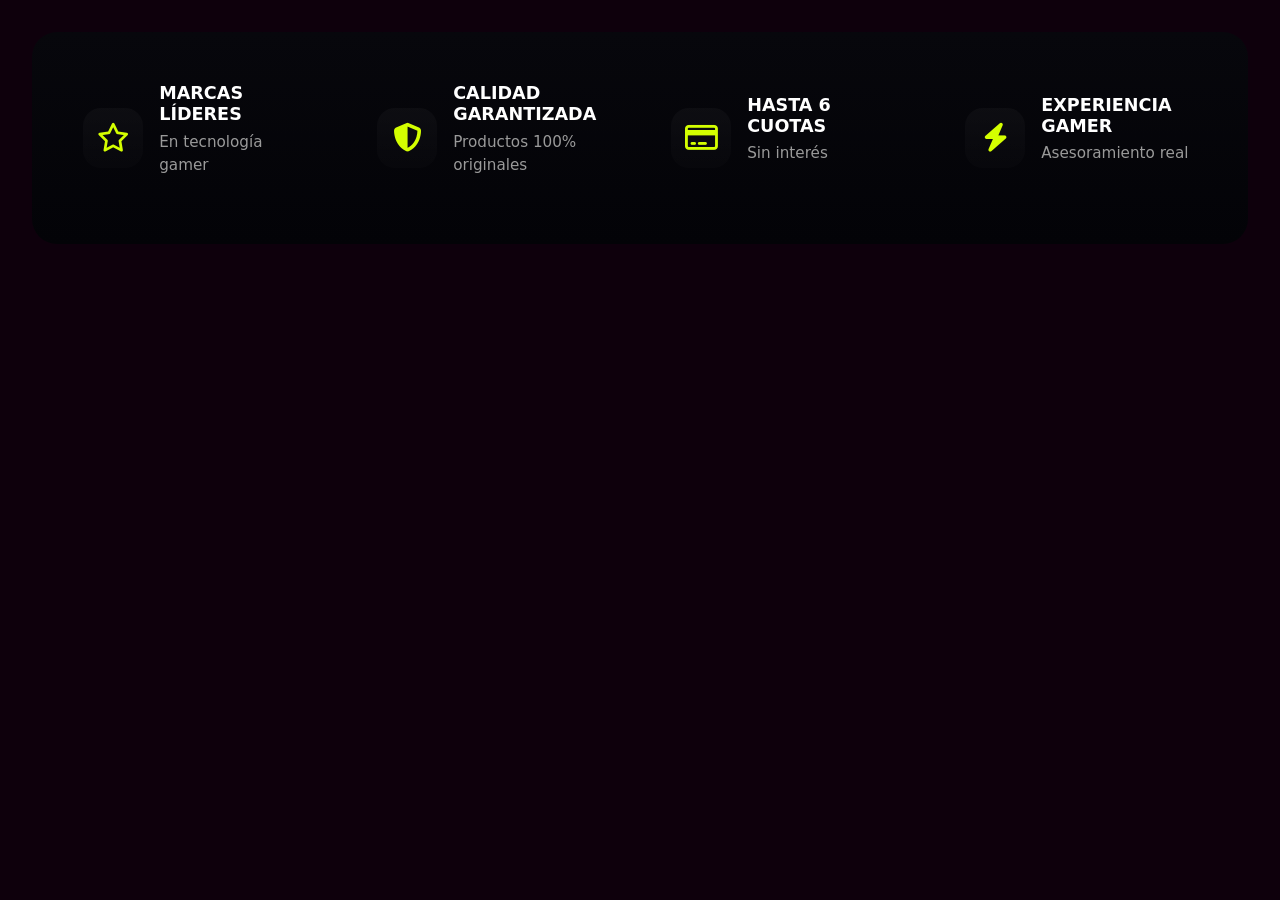
==== index.html @ 92d3846f "banner de info completado, responsive adecuado" ====
<!doctype html>
<html lang="es-AR">
<head>
<meta charset="UTF-8">
<meta name="viewport" content="width=device-width, initial-scale=1.0">
<meta name="description" content="Titan Hard">
<meta name="author" content="Benjamin Federico Mendez, Francisco Agustin Delgado Ojeda, José Alejandro Abella.">
<title>Titan Hard - Tienda Gamer</title>
<link href="https://cdn.jsdelivr.net/npm/bootstrap@5.3.8/dist/css/bootstrap.min.css" rel="stylesheet">
<link rel="stylesheet" href="https://cdnjs.cloudflare.com/ajax/libs/font-awesome/6.5.0/css/all.min.css">
<link rel="stylesheet" href="./css/style.css">
<link rel="icon" type="image/png" href="./assets/img/LogoTitanHard.png">
</head>
<body>
<header>
</header>
<section class="featuresBanner">
<div class="featureItem">
<div class="featureIcon">
<i class="fa-regular fa-star"></i>
</div>
<div class="featureText">
<h3>MARCAS LÍDERES</h3>
<p>En tecnología gamer</p>
</div>
</div>
<div class="featureItem">
<div class="featureIcon">
<i class="fa-solid fa-shield-halved"></i>
</div>
<div class="featureText">
<h3>CALIDAD GARANTIZADA</h3>
<p>Productos 100% originales</p>
</div>
</div>
<div class="featureItem">
<div class="featureIcon">
<i class="fa-regular fa-credit-card"></i>
</div>
<div class="featureText">
<h3>HASTA 6 CUOTAS</h3>
<p>Sin interés</p>
</div>
</div>
<div class="featureItem">
<div class="featureIcon">
<i class="fa-solid fa-bolt"></i>
</div>
<div class="featureText">
<h3>EXPERIENCIA GAMER</h3>
<p>Asesoramiento real</p>
</div>
</div>
</section>
</body>
</html>
---- css/style.css ----
*{
    margin:0;
    padding:0;
    box-sizing:border-box;
}

:root{
    --primaryPurple:#951196;
    --secondaryPurple:#bc26bd;
    --lightPurple:#bf60bf;
    --primaryGreen:#59f218;
    --secondaryGreen:#3cc900;
    --primaryYellow:#edd600;
    --black:#000000;
    --darkGray:#0d0d0d;
    --lightBlack:#111111;
    --white:#ffffff;
    --purpleBorder:rgba(149,17,150,.5);
    --greenShadow:rgba(89,242,24,.3);
    --transition:.3s ease;
    --navbarGradient:linear-gradient(
        90deg,
        #000000 0%,
        #120012 40%,
        #000000 100%
    );
    --buttonGradient:linear-gradient(
        135deg,
        #951196,
        #59f218
    );
}

body{
    background-color:rgb(14,0,12);
    overflow-x:hidden;
}

header{
    background-color:rgb(35,2,30);
}
.featuresBanner{
    width:95%;
    max-width:1400px;
    margin:2rem auto;
    padding:2rem;
    display:grid;
    grid-template-columns:repeat(4,minmax(0,1fr));
    gap:1.5rem;
    background:
    linear-gradient(
    180deg,
    #07070c 0%,
    #030307 100%);
    border-radius:25px;
    position:relative;
    z-index:5;
    overflow:hidden;
}

.featureItem{
    display:flex;
    align-items:center;
    gap:1rem;
    padding:1.2rem;
    border-radius:18px;
    transition:.3s ease;
    min-height:100px;
    cursor:default;
}

.featureItem:hover{
    transform:translateY(-4px);
    background:rgba(255,255,255,.03);
    box-shadow:
    0 0 20px rgba(195,0,255,.12),
    0 0 35px rgba(140,0,255,.08);
}

.featureIcon{
    min-width:60px;
    width:60px;
    height:60px;
    display:flex;
    align-items:center;
    justify-content:center;
    flex-shrink:0;
    font-size:1.8rem;
    border-radius:18px;
    background:
    linear-gradient(
    180deg,
    rgba(255,255,255,.03),
    rgba(255,255,255,.01));
    color:#d4ff00;
    transition:.3s ease;
}

.featureItem:hover .featureIcon{
    transform:scale(1.08);
    color:#ff00c8;
    text-shadow:
    0 0 10px #ff00c8,
    0 0 25px #d4ff00;
}

.featureText{
    display:flex;
    flex-direction:column;
    justify-content:center;
}

.featureText h3{
    margin:0;
    color:white;
    font-size:1.1rem;
    font-weight:800;
    line-height:1.2;
}

.featureText p{
    margin-top:.35rem;
    color:#9a9a9a;
    font-size:.95rem;
}

@media(max-width:768px){

    .featuresBanner{
        grid-template-columns:repeat(2,1fr);
        padding:1.5rem;
    }

}

@media(max-width:576px){

    .featuresBanner{
        grid-template-columns:1fr;
        padding:1rem;
    }

    .featureItem{
        min-height:auto;
        padding:1rem;
    }

    .featureText h3{
        font-size:1rem;
    }

    .featureText p{
        font-size:.85rem;
    }

}
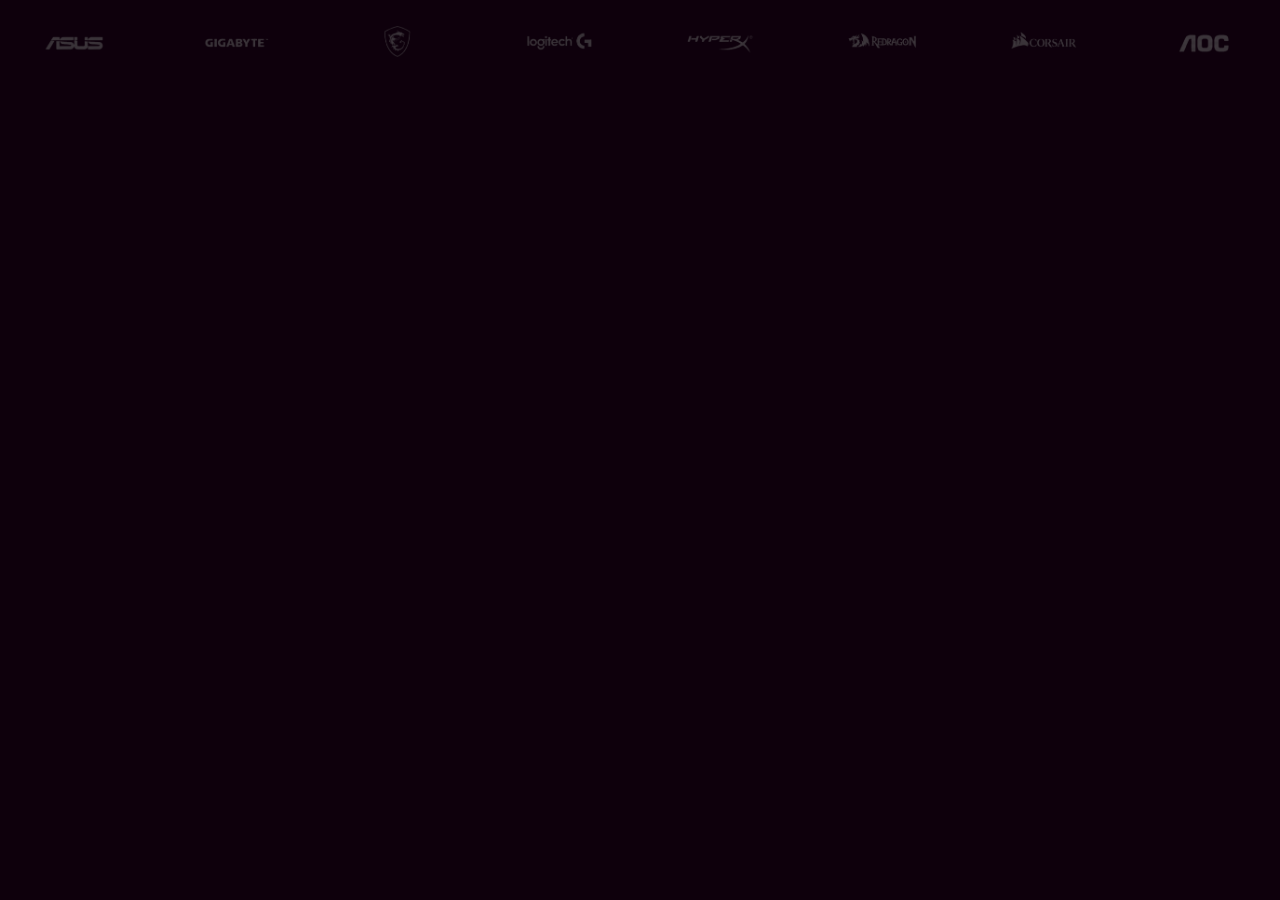
==== commit d33260f0: "banner img terminado, falta  responsive" ====
--- a/index.html
+++ b/index.html
@@ -14,43 +14,19 @@
 <body>
 <header>
 </header>
-<section class="featuresBanner">
-<div class="featureItem">
-<div class="featureIcon">
-<i class="fa-regular fa-star"></i>
-</div>
-<div class="featureText">
-<h3>MARCAS LÍDERES</h3>
-<p>En tecnología gamer</p>
-</div>
-</div>
-<div class="featureItem">
-<div class="featureIcon">
-<i class="fa-solid fa-shield-halved"></i>
-</div>
-<div class="featureText">
-<h3>CALIDAD GARANTIZADA</h3>
-<p>Productos 100% originales</p>
-</div>
-</div>
-<div class="featureItem">
-<div class="featureIcon">
-<i class="fa-regular fa-credit-card"></i>
-</div>
-<div class="featureText">
-<h3>HASTA 6 CUOTAS</h3>
-<p>Sin interés</p>
-</div>
-</div>
-<div class="featureItem">
-<div class="featureIcon">
-<i class="fa-solid fa-bolt"></i>
-</div>
-<div class="featureText">
-<h3>EXPERIENCIA GAMER</h3>
-<p>Asesoramiento real</p>
-</div>
-</div>
+<section class="brandsDivider">
+  <div class="brandsTrack">
+    <img src="./assets/img/asusbanner.png" alt="ASUS">
+    <img src="./assets/img/gigabytebanner.png" alt="Gigabyte">
+    <img src="./assets/img/msibanner.png" alt="MSI">
+    <img src="./assets/img/logitechbanner.png" alt="Logitech">
+    <img src="./assets/img/hyperxbanner.png" alt="HyperX">
+    <img src="./assets/img/redragonbanner.png" alt="Redragon">
+    <img src="./assets/img/corsairbanner.png" alt="Corsair">
+    <img src="./assets/img/aocbanner.png" alt="AOC">
+  </div>
 </section>
+</main>
+<footer></footer>
 </body>
 </html>
--- a/css/style.css
+++ b/css/style.css
@@ -36,121 +36,66 @@
     overflow-x:hidden;
 }
 
-header{
-    background-color:rgb(35,2,30);
-}
-.featuresBanner{
-    width:95%;
-    max-width:1400px;
-    margin:2rem auto;
-    padding:2rem;
-    display:grid;
-    grid-template-columns:repeat(4,minmax(0,1fr));
-    gap:1.5rem;
-    background:
-    linear-gradient(
-    180deg,
-    #07070c 0%,
-    #030307 100%);
-    border-radius:25px;
-    position:relative;
-    z-index:5;
+.brandsDivider{
+    width:100%;
+    padding:25px 40px;
+    background:transparent;
     overflow:hidden;
 }
 
-.featureItem{
+.brandsTrack{
+    width:100%;
     display:flex;
+    justify-content:space-between;
     align-items:center;
-    gap:1rem;
-    padding:1.2rem;
-    border-radius:18px;
-    transition:.3s ease;
-    min-height:100px;
-    cursor:default;
+    gap:20px;
+    flex-wrap:wrap;
 }
 
-.featureItem:hover{
-    transform:translateY(-4px);
-    background:rgba(255,255,255,.03);
-    box-shadow:
-    0 0 20px rgba(195,0,255,.12),
-    0 0 35px rgba(140,0,255,.08);
+.brandsTrack img{
+    height:32px;
+    width:auto;
+    object-fit:contain;
+    filter:grayscale(100%) brightness(0.8);
+    opacity:0.55;
+    transition:0.3s ease;
 }
 
-.featureIcon{
-    min-width:60px;
-    width:60px;
-    height:60px;
-    display:flex;
-    align-items:center;
-    justify-content:center;
-    flex-shrink:0;
-    font-size:1.8rem;
-    border-radius:18px;
-    background:
-    linear-gradient(
-    180deg,
-    rgba(255,255,255,.03),
-    rgba(255,255,255,.01));
-    color:#d4ff00;
-    transition:.3s ease;
-}
-
-.featureItem:hover .featureIcon{
+.brandsTrack img:hover{
+    opacity:1;
     transform:scale(1.08);
-    color:#ff00c8;
-    text-shadow:
-    0 0 10px #ff00c8,
-    0 0 25px #d4ff00;
-}
-
-.featureText{
-    display:flex;
-    flex-direction:column;
-    justify-content:center;
-}
-
-.featureText h3{
-    margin:0;
-    color:white;
-    font-size:1.1rem;
-    font-weight:800;
-    line-height:1.2;
-}
-
-.featureText p{
-    margin-top:.35rem;
-    color:#9a9a9a;
-    font-size:.95rem;
+    filter:grayscale(0%) brightness(1);
 }
 
 @media(max-width:768px){
 
-    .featuresBanner{
-        grid-template-columns:repeat(2,1fr);
-        padding:1.5rem;
+    .brandsDivider{
+        padding:20px;
+    }
+
+    .brandsTrack{
+        justify-content:center;
+        gap:25px;
+    }
+
+    .brandsTrack img{
+        height:26px;
     }
 
 }
 
-@media(max-width:576px){
+@media(max-width:480px){
 
-    .featuresBanner{
-        grid-template-columns:1fr;
-        padding:1rem;
+    .brandsDivider{
+        padding:15px;
     }
 
-    .featureItem{
-        min-height:auto;
-        padding:1rem;
+    .brandsTrack{
+        gap:20px;
     }
 
-    .featureText h3{
-        font-size:1rem;
-    }
-
-    .featureText p{
-        font-size:.85rem;
+    .brandsTrack img{
+        height:22px;
     }
 
 }
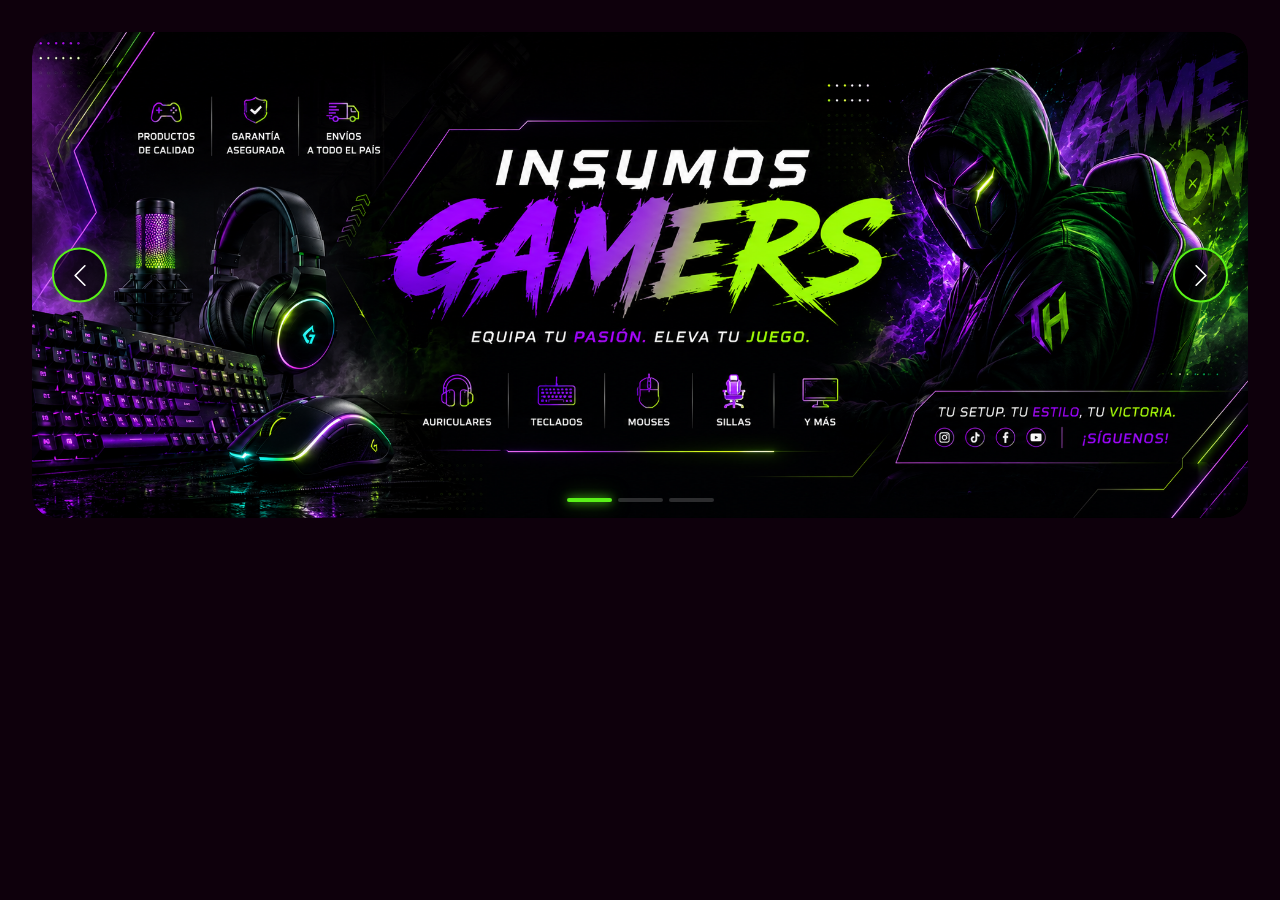
==== commit 2ac11689: "carrusel principal terminado, responsive adecuado" ====
--- a/index.html
+++ b/index.html
@@ -14,19 +14,35 @@
 <body>
 <header>
 </header>
-<section class="brandsDivider">
-  <div class="brandsTrack">
-    <img src="./assets/img/asusbanner.png" alt="ASUS">
-    <img src="./assets/img/gigabytebanner.png" alt="Gigabyte">
-    <img src="./assets/img/msibanner.png" alt="MSI">
-    <img src="./assets/img/logitechbanner.png" alt="Logitech">
-    <img src="./assets/img/hyperxbanner.png" alt="HyperX">
-    <img src="./assets/img/redragonbanner.png" alt="Redragon">
-    <img src="./assets/img/corsairbanner.png" alt="Corsair">
-    <img src="./assets/img/aocbanner.png" alt="AOC">
+<main>
+  <div id="carouselExampleIndicators" class="carousel slide">
+  <div class="carousel-indicators">
+    <button type="button" data-bs-target="#carouselExampleIndicators" data-bs-slide-to="0" class="active" aria-current="true" aria-label="Slide 1"></button>
+    <button type="button" data-bs-target="#carouselExampleIndicators" data-bs-slide-to="1" aria-label="Slide 2"></button>
+    <button type="button" data-bs-target="#carouselExampleIndicators" data-bs-slide-to="2" aria-label="Slide 3"></button>
   </div>
-</section>
+  <div class="carousel-inner">
+    <div class="carousel-item active">
+      <img src="./assets/img/Banner1.png" class="d-block w-100" alt="...">
+    </div>
+    <div class="carousel-item">
+      <img src="./assets/img/Banner2.png" class="d-block w-100" alt="...">
+    </div>
+    <div class="carousel-item">
+      <img src="./assets/img/Banner3.png" class="d-block w-100" alt="...">
+    </div>
+  </div>
+  <button class="carousel-control-prev" type="button" data-bs-target="#carouselExampleIndicators" data-bs-slide="prev">
+    <span class="carousel-control-prev-icon" aria-hidden="true"></span>
+    <span class="visually-hidden">Previous</span>
+  </button>
+  <button class="carousel-control-next" type="button" data-bs-target="#carouselExampleIndicators" data-bs-slide="next">
+    <span class="carousel-control-next-icon" aria-hidden="true"></span>
+    <span class="visually-hidden">Next</span>
+  </button>
+</div>
 </main>
 <footer></footer>
+<script src="https://cdn.jsdelivr.net/npm/bootstrap@5.3.8/dist/js/bootstrap.bundle.min.js"></script>
 </body>
 </html>
--- a/css/style.css
+++ b/css/style.css
@@ -36,66 +36,158 @@
     overflow-x:hidden;
 }
 
-.brandsDivider{
-    width:100%;
-    padding:25px 40px;
-    background:transparent;
-    overflow:hidden;
+header{
+    background-color:rgb(35,2,30);
 }
 
-.brandsTrack{
-    width:100%;
-    display:flex;
-    justify-content:space-between;
-    align-items:center;
-    gap:20px;
-    flex-wrap:wrap;
+.carousel{
+    width:95%;
+    max-width:1400px;
+    margin:2rem auto;
+    border-radius:24px;
+    overflow:hidden;
+    position:relative;
 }
 
-.brandsTrack img{
-    height:32px;
-    width:auto;
-    object-fit:contain;
-    filter:grayscale(100%) brightness(0.8);
-    opacity:0.55;
-    transition:0.3s ease;
+.carousel-inner{
+    border-radius:24px;
 }
 
-.brandsTrack img:hover{
+.carousel-item img{
+    width:100%;
+    display:block;
+    object-fit:cover;
+    border-radius:24px;
+}
+
+.carousel-control-prev,
+.carousel-control-next{
+    width:auto;
     opacity:1;
+    top:50%;
+    transform:translateY(-50%);
+    bottom:auto;
+}
+
+.carousel-control-prev{
+    left:20px;
+}
+
+.carousel-control-next{
+    right:20px;
+}
+
+/* BOTONES */
+
+.carousel-control-prev-icon,
+.carousel-control-next-icon{
+    width:55px;
+    height:55px;
+
+    border-radius:50%;
+
+    background-color:rgba(0,0,0,.65);
+
+    border:2px solid #59f218;
+
+    background-size:50%;
+
+    transition:.3s ease;
+
+    box-shadow:
+    0 0 10px rgba(89,242,24,.25);
+}
+.carousel-control-prev:hover .carousel-control-prev-icon,
+.carousel-control-next:hover .carousel-control-next-icon{
     transform:scale(1.08);
-    filter:grayscale(0%) brightness(1);
+
+    background-color:#59f218;
+
+    box-shadow:
+    0 0 20px rgba(89,242,24,.6);
+}
+
+..carousel-indicators{
+    bottom:15px;
+    gap:10px;
+}
+
+.carousel-indicators button{
+    width:45px !important;
+    height:4px !important;
+
+    border:none !important;
+    border-radius:10px;
+
+    background-color:rgba(255,255,255,.35) !important;
+
+    opacity:1;
+
+    transition:.3s ease;
+}
+
+.carousel-indicators button.active{
+    background-color:#59f218 !important;
+
+    box-shadow:
+    0 0 10px rgba(89,242,24,.9),
+    0 0 20px rgba(89,242,24,.5);
 }
 
 @media(max-width:768px){
 
-    .brandsDivider{
-        padding:20px;
+    .carousel{
+        width:100%;
+        margin:1rem auto;
+        border-radius:16px;
     }
 
-    .brandsTrack{
-        justify-content:center;
-        gap:25px;
+    .carousel-inner,
+    .carousel-item img{
+        border-radius:16px;
     }
 
-    .brandsTrack img{
-        height:26px;
+    .carousel-item img{
+        min-height:180px;
+        object-fit:cover;
+    }
+
+    .carousel-control-prev-icon,
+    .carousel-control-next-icon{
+        width:40px;
+        height:40px;
+    }
+
+    .carousel-control-prev{
+        left:8px;
+    }
+
+    .carousel-control-next{
+        right:8px;
+    }
+
+    .carousel-indicators{
+        bottom:5px;
+        gap:6px;
+    }
+
+    .carousel-indicators button{
+        width:28px !important;
+        height:3px !important;
     }
 
 }
 
 @media(max-width:480px){
 
-    .brandsDivider{
-        padding:15px;
+    .carousel-item img{
+        min-height:140px;
     }
 
-    .brandsTrack{
-        gap:20px;
-    }
-
-    .brandsTrack img{
-        height:22px;
+    .carousel-control-prev-icon,
+    .carousel-control-next-icon{
+        width:34px;
+        height:34px;
     }
 
 }
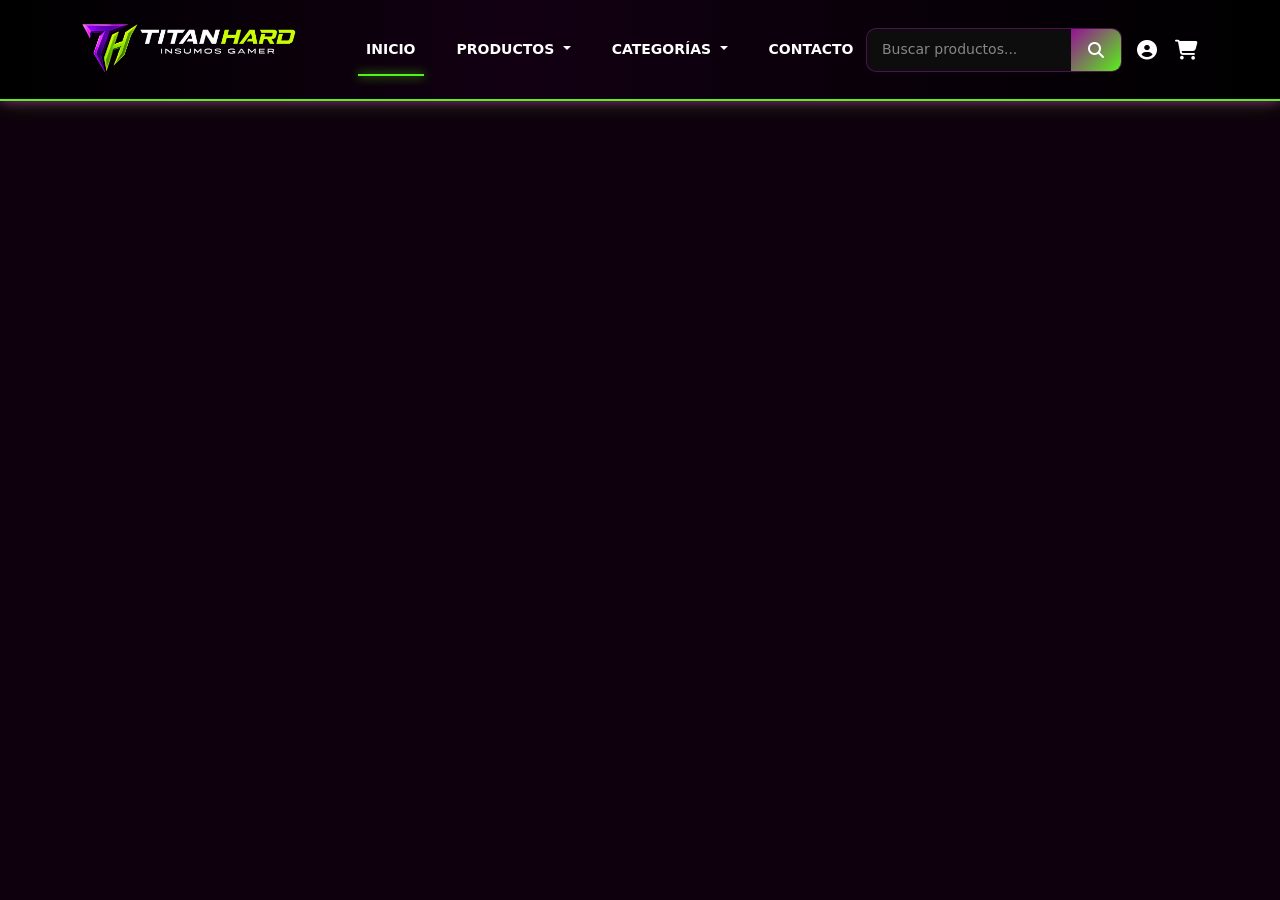
==== commit fbc7070d: "Merge navbar into dev" ====
--- a/index.html
+++ b/index.html
@@ -13,36 +13,128 @@
 </head>
 <body>
 <header>
+<nav class="navbar navbar-expand-lg navbarCustom">
+<div class="container">
+<a class="navbar-brand" href="index.html">
+<img src="./assets/img/LogoHome.png" alt="TitanHard" class="logoNavbar img-fluid">
+</a>
+<button class="navbar-toggler" type="button" data-bs-toggle="collapse" data-bs-target="#navbarContent">
+<span class="navbar-toggler-icon"></span>
+</button>
+<div class="collapse navbar-collapse" id="navbarContent">
+<ul class="navbar-nav navbarLinks">
+<li class="nav-item">
+<a class="nav-link active" href="index.html">
+INICIO
+</a>
+</li>
+<li class="nav-item dropdown">
+<a class="nav-link dropdown-toggle" href="#" data-bs-toggle="dropdown">
+PRODUCTOS
+</a>
+<ul class="dropdown-menu dropdownMenuCustom">
+<li>
+<a class="dropdown-item" href="#">
+Teclados
+</a>
+</li>
+<li>
+<a class="dropdown-item" href="#">
+Mouses
+</a>
+</li>
+<li>
+<a class="dropdown-item" href="#">
+Auriculares
+</a>
+</li>
+<li>
+<a class="dropdown-item" href="#">
+Mousepads
+</a>
+</li>
+<li>
+<a class="dropdown-item" href="#">
+Webcams
+</a>
+</li>
+<li>
+<a class="dropdown-item" href="#">
+Cables
+</a>
+</li>
+</ul>
+</li>
+<li class="nav-item dropdown">
+<a class="nav-link dropdown-toggle" href="#" data-bs-toggle="dropdown">
+CATEGORÍAS
+</a>
+<ul class="dropdown-menu dropdownMenuCustom">
+<li>
+<a class="dropdown-item" href="#">
+Procesadores
+</a>
+</li>
+<li>
+<a class="dropdown-item" href="#">
+Placas de Video
+</a>
+</li>
+<li>
+<a class="dropdown-item" href="#">
+Memorias RAM
+</a>
+</li>
+<li>
+<a class="dropdown-item" href="#">
+Fuentes
+</a>
+</li>
+<li>
+<a class="dropdown-item" href="#">
+Coolers
+</a>
+</li>
+<li>
+<a class="dropdown-item" href="#">
+Periféricos
+</a>
+</li>
+<li>
+<a class="dropdown-item" href="#">
+Sillas Gamer
+</a>
+</li>
+<li>
+<a class="dropdown-item" href="#">
+Notebooks
+</a>
+</li>
+</ul>
+</li>
+<li class="nav-item">
+<a class="nav-link" href="#">
+CONTACTO
+</a>
+</li>
+</ul>
+<div class="navbarRight">
+<form class="searchBox">
+<input type="text" placeholder="Buscar productos...">
+<button type="submit">
+<i class="fa-solid fa-magnifying-glass"></i>
+</button>
+</form>
+<div class="navbarIcons">
+<i class="fa-solid fa-circle-user"></i>
+<i class="fa-solid fa-cart-shopping"></i>
+</div>
+</div>
+</div>
+</div>
+</nav>
 </header>
-<main>
-  <div id="carouselExampleIndicators" class="carousel slide">
-  <div class="carousel-indicators">
-    <button type="button" data-bs-target="#carouselExampleIndicators" data-bs-slide-to="0" class="active" aria-current="true" aria-label="Slide 1"></button>
-    <button type="button" data-bs-target="#carouselExampleIndicators" data-bs-slide-to="1" aria-label="Slide 2"></button>
-    <button type="button" data-bs-target="#carouselExampleIndicators" data-bs-slide-to="2" aria-label="Slide 3"></button>
-  </div>
-  <div class="carousel-inner">
-    <div class="carousel-item active">
-      <img src="./assets/img/Banner1.png" class="d-block w-100" alt="...">
-    </div>
-    <div class="carousel-item">
-      <img src="./assets/img/Banner2.png" class="d-block w-100" alt="...">
-    </div>
-    <div class="carousel-item">
-      <img src="./assets/img/Banner3.png" class="d-block w-100" alt="...">
-    </div>
-  </div>
-  <button class="carousel-control-prev" type="button" data-bs-target="#carouselExampleIndicators" data-bs-slide="prev">
-    <span class="carousel-control-prev-icon" aria-hidden="true"></span>
-    <span class="visually-hidden">Previous</span>
-  </button>
-  <button class="carousel-control-next" type="button" data-bs-target="#carouselExampleIndicators" data-bs-slide="next">
-    <span class="carousel-control-next-icon" aria-hidden="true"></span>
-    <span class="visually-hidden">Next</span>
-  </button>
-</div>
-</main>
+<main></main>
 <footer></footer>
-<script src="https://cdn.jsdelivr.net/npm/bootstrap@5.3.8/dist/js/bootstrap.bundle.min.js"></script>
+<script src="https://cdn.jsdelivr.net/npm/bootstrap@5.3.7/dist/js/bootstrap.bundle.min.js"></script>
 </body>
-</html>
--- a/css/style.css
+++ b/css/style.css
@@ -40,154 +40,220 @@
     background-color:rgb(35,2,30);
 }
 
-.carousel{
-    width:95%;
-    max-width:1400px;
-    margin:2rem auto;
-    border-radius:24px;
+.navbarCustom{
+    background:var(--navbarGradient);
+    padding:18px 0;
+    border-bottom:2px solid var(--primaryGreen);
+    box-shadow:
+    0 0 10px var(--primaryPurple),
+    0 0 20px var(--greenShadow);
+}
+
+.navbar-brand{
+    display:flex;
+    align-items:center;
+    margin-left:0;
+    flex-shrink:0;
+}
+
+.logoNavbar{
+    width:100%;
+    max-width:220px;
+    height:auto;
+    object-fit:contain;
+    display:block;
+    transition:var(--transition);
+}
+
+.logoNavbar:hover{
+    transform:scale(1.03);
+}
+
+.navbarLinks{
+    gap:25px;
+    margin-left:40px;
+    align-items:flex-start;
+}
+
+.navbarLinks .nav-link{
+    color:var(--white)!important;
+    font-size:14px;
+    font-weight:700;
+    position:relative;
+    transition:var(--transition);
+}
+
+.navbarLinks .nav-link:hover,
+.navbarIcons i:hover{
+    color:var(--primaryGreen)!important;
+}
+
+.navbarLinks .nav-link.active::after{
+    content:"";
+    position:absolute;
+    left:0;
+    bottom:-8px;
+    width:100%;
+    height:2px;
+    background-color:var(--primaryGreen);
+    box-shadow:0 0 10px var(--primaryGreen);
+}
+
+.dropdownMenuCustom{
+    background-color:var(--lightBlack);
+    border:1px solid var(--primaryPurple);
+    transition:var(--transition);
+}
+
+.dropdownMenuCustom .dropdown-item{
+    color:var(--white);
+    transition:var(--transition);
+}
+
+.dropdownMenuCustom .dropdown-item:hover{
+    background-color:var(--primaryGreen);
+    color:var(--black);
+}
+
+.navbarRight{
+    display:flex;
+    align-items:center;
+    gap:15px;
+    margin-left:auto;
+}
+
+.searchBox{
+    display:flex;
+    align-items:center;
+    width:100%;
+    max-width:420px;
     overflow:hidden;
-    position:relative;
-}
-
-.carousel-inner{
-    border-radius:24px;
-}
-
-.carousel-item img{
-    width:100%;
-    display:block;
-    object-fit:cover;
-    border-radius:24px;
-}
-
-.carousel-control-prev,
-.carousel-control-next{
-    width:auto;
-    opacity:1;
-    top:50%;
-    transform:translateY(-50%);
-    bottom:auto;
-}
-
-.carousel-control-prev{
-    left:20px;
-}
-
-.carousel-control-next{
-    right:20px;
-}
-
-/* BOTONES */
-
-.carousel-control-prev-icon,
-.carousel-control-next-icon{
-    width:55px;
-    height:55px;
-
-    border-radius:50%;
-
-    background-color:rgba(0,0,0,.65);
-
-    border:2px solid #59f218;
-
-    background-size:50%;
-
-    transition:.3s ease;
-
-    box-shadow:
-    0 0 10px rgba(89,242,24,.25);
-}
-.carousel-control-prev:hover .carousel-control-prev-icon,
-.carousel-control-next:hover .carousel-control-next-icon{
-    transform:scale(1.08);
-
-    background-color:#59f218;
-
-    box-shadow:
-    0 0 20px rgba(89,242,24,.6);
-}
-
-..carousel-indicators{
-    bottom:15px;
-    gap:10px;
-}
-
-.carousel-indicators button{
-    width:45px !important;
-    height:4px !important;
-
-    border:none !important;
+    background-color:var(--darkGray);
+    border:1px solid var(--purpleBorder);
     border-radius:10px;
-
-    background-color:rgba(255,255,255,.35) !important;
-
-    opacity:1;
-
-    transition:.3s ease;
-}
-
-.carousel-indicators button.active{
-    background-color:#59f218 !important;
-
-    box-shadow:
-    0 0 10px rgba(89,242,24,.9),
-    0 0 20px rgba(89,242,24,.5);
+    transition:var(--transition);
+}
+
+.searchBox:hover{
+    border-color:var(--primaryGreen);
+    box-shadow:0 0 10px var(--greenShadow);
+}
+
+.searchBox input{
+    width:100%;
+    padding:10px 15px;
+    border:none;
+    outline:none;
+    background:transparent;
+    color:var(--white);
+    font-size:14px;
+}
+
+.searchBox input::placeholder{
+    color:rgba(255,255,255,.5);
+}
+
+.searchBox button{
+    width:50px;
+    height:42px;
+    border:none;
+    outline:none;
+    display:flex;
+    align-items:center;
+    justify-content:center;
+    background:var(--buttonGradient);
+    color:var(--white);
+    cursor:pointer;
+    flex-shrink:0;
+    transition:var(--transition);
+}
+
+.searchBox button:hover{
+    filter:brightness(1.1);
+}
+
+.navbarIcons{
+    display:flex;
+    align-items:center;
+    gap:18px;
+}
+
+.navbarIcons i{
+    color:var(--white);
+    font-size:20px;
+    cursor:pointer;
+    transition:var(--transition);
+}
+
+.navbarIcons i:hover{
+    transform:scale(1.1);
+}
+
+.navbar-toggler{
+    border:1px solid var(--primaryGreen);
+}
+
+.navbar-toggler:focus{
+    box-shadow:none;
+}
+
+.navbar-toggler-icon{
+    filter:invert(1);
+}
+
+@media(min-width:992px){
+
+    .dropdownMenuCustom{
+        display:block;
+        opacity:0;
+        visibility:hidden;
+        transform:translateY(10px);
+    }
+
+    .dropdown:hover .dropdownMenuCustom{
+        opacity:1;
+        visibility:visible;
+        transform:translateY(0);
+    }
+
 }
 
 @media(max-width:768px){
 
-    .carousel{
+    .navbarLinks{
+        margin-left:0;
+        gap:10px;
+        padding-top:20px;
+    }
+
+    .navbarRight{
+        margin-left:0;
+        margin-top:20px;
         width:100%;
-        margin:1rem auto;
-        border-radius:16px;
-    }
-
-    .carousel-inner,
-    .carousel-item img{
-        border-radius:16px;
-    }
-
-    .carousel-item img{
-        min-height:180px;
-        object-fit:cover;
-    }
-
-    .carousel-control-prev-icon,
-    .carousel-control-next-icon{
-        width:40px;
-        height:40px;
-    }
-
-    .carousel-control-prev{
-        left:8px;
-    }
-
-    .carousel-control-next{
-        right:8px;
-    }
-
-    .carousel-indicators{
-        bottom:5px;
-        gap:6px;
-    }
-
-    .carousel-indicators button{
-        width:28px !important;
-        height:3px !important;
+        flex-direction:column;
+        align-items:stretch;
+    }
+
+    .searchBox{
+        max-width:100%;
+    }
+
+    .navbarIcons{
+        justify-content:center;
+    }
+
+    .dropdownMenuCustom{
+        background-color:transparent;
+        border:none;
+        padding-left:10px;
     }
 
 }
 
 @media(max-width:480px){
 
-    .carousel-item img{
-        min-height:140px;
-    }
-
-    .carousel-control-prev-icon,
-    .carousel-control-next-icon{
-        width:34px;
-        height:34px;
-    }
-
-}+    .logoNavbar{
+        max-width:150px;
+    }
+
+}
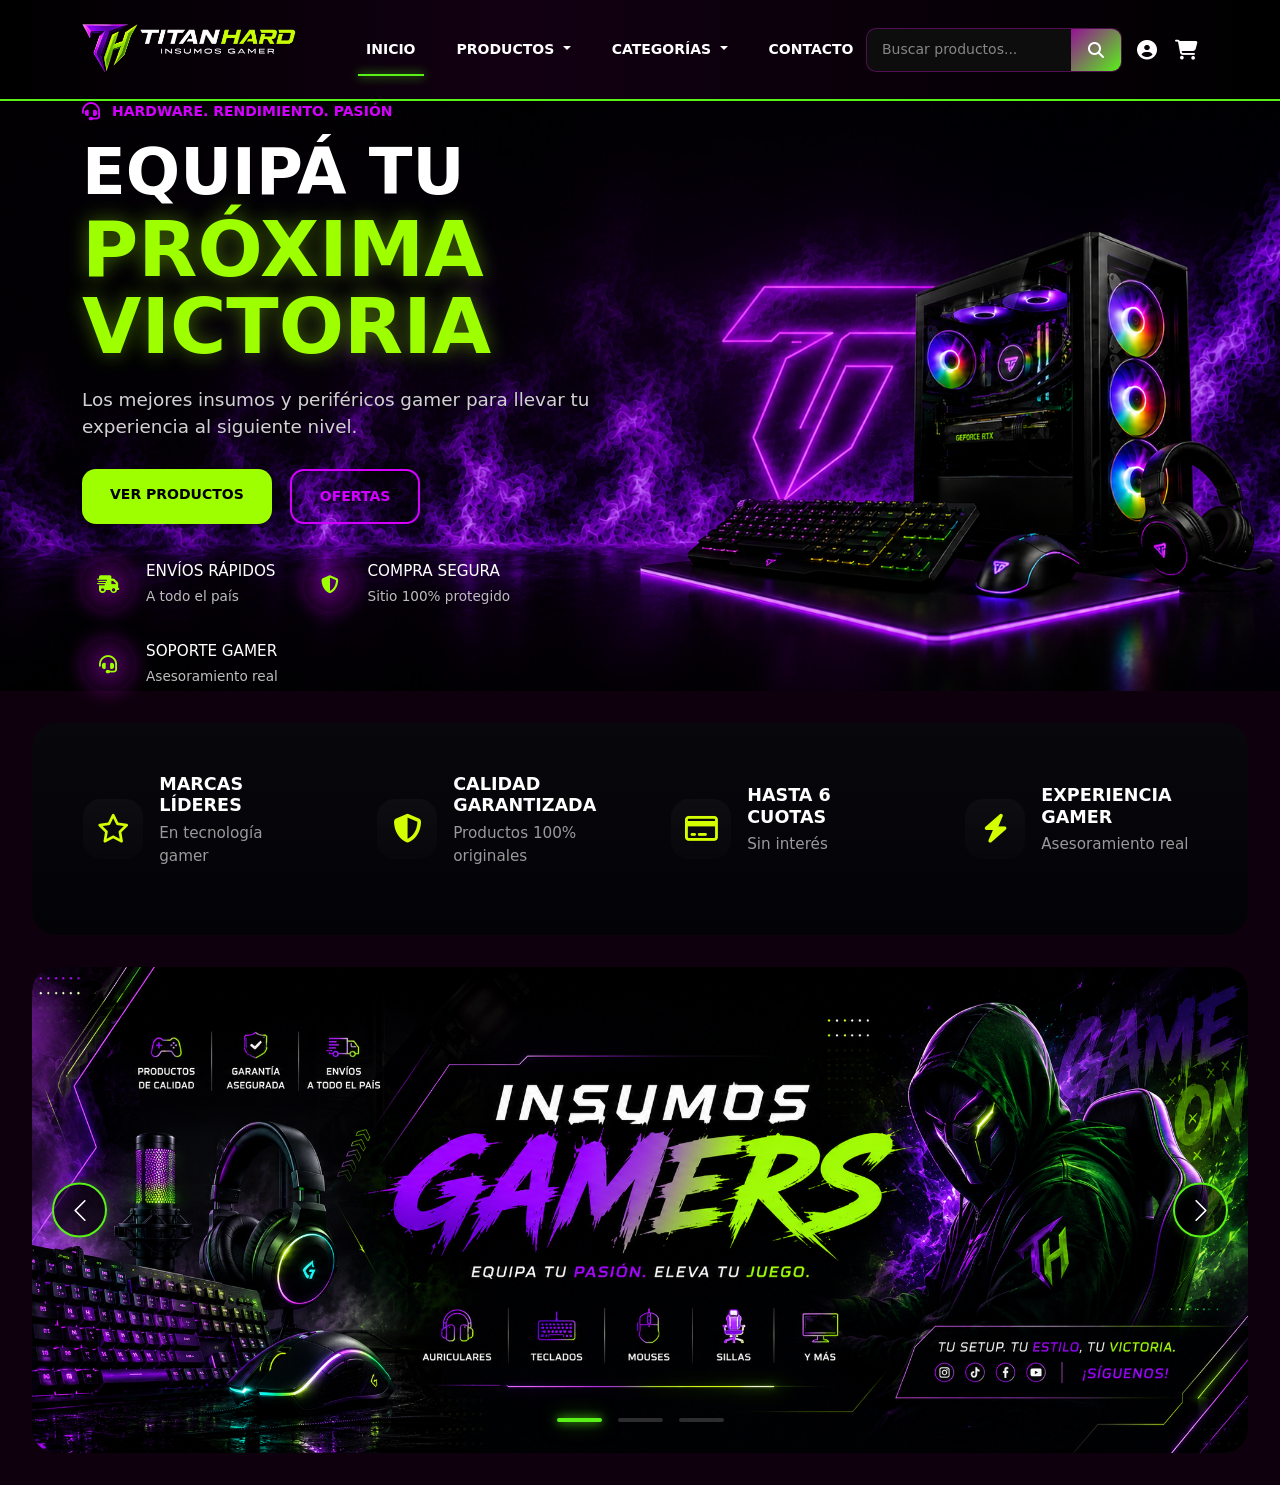
==== commit 2e8382ca: "dev actualizado con las ramas correspondientes hasta la fecha 13-05" ====
--- a/index.html
+++ b/index.html
@@ -134,7 +134,130 @@
 </div>
 </nav>
 </header>
-<main></main>
+<main>
+    <section class="heroSection">
+<div class="heroBackground"></div>
+<div class="container heroContainer">
+<div class="heroContent">
+<div class="heroTag">
+<i class="fa-solid fa-headset"></i>
+<span>HARDWARE. RENDIMIENTO. PASIÓN</span>
+</div>
+<h1>
+EQUIPÁ TU
+</h1>
+<h2>
+PRÓXIMA VICTORIA
+</h2>
+<p>
+Los mejores insumos y periféricos gamer
+para llevar tu experiencia al siguiente nivel.
+</p>
+<div class="heroButtons">
+<a href="#" class="btnProducts">
+VER PRODUCTOS
+</a>
+<a href="#" class="btnOffers">
+OFERTAS
+</a>
+</div>
+<div class="heroFeatures">
+<div class="heroFeature">
+<div class="heroFeatureIcon">
+<i class="fa-solid fa-truck-fast"></i>
+</div>
+<div>
+<h3>ENVÍOS RÁPIDOS</h3>
+<span>A todo el país</span>
+</div>
+</div>
+<div class="heroFeature">
+<div class="heroFeatureIcon">
+<i class="fa-solid fa-shield-halved"></i>
+</div>
+<div>
+<h3>COMPRA SEGURA</h3>
+<span>Sitio 100% protegido</span>
+</div>
+</div>
+<div class="heroFeature">
+<div class="heroFeatureIcon">
+<i class="fa-solid fa-headset"></i>
+</div>
+<div>
+<h3>SOPORTE GAMER</h3>
+<span>Asesoramiento real</span>
+</div>
+</div>
+</div>
+</div>
+</div>
+</section>
+<section class="featuresBanner">
+<div class="featureItem">
+<div class="featureIcon">
+<i class="fa-regular fa-star"></i>
+</div>
+<div class="featureText">
+<h3>MARCAS LÍDERES</h3>
+<p>En tecnología gamer</p>
+</div>
+</div>
+<div class="featureItem">
+<div class="featureIcon">
+<i class="fa-solid fa-shield-halved"></i>
+</div>
+<div class="featureText">
+<h3>CALIDAD GARANTIZADA</h3>
+<p>Productos 100% originales</p>
+</div>
+</div>
+<div class="featureItem">
+<div class="featureIcon">
+<i class="fa-regular fa-credit-card"></i>
+</div>
+<div class="featureText">
+<h3>HASTA 6 CUOTAS</h3>
+<p>Sin interés</p>
+</div>
+</div>
+<div class="featureItem">
+<div class="featureIcon">
+<i class="fa-solid fa-bolt"></i>
+</div>
+<div class="featureText">
+<h3>EXPERIENCIA GAMER</h3>
+<p>Asesoramiento real</p>
+</div>
+</div>
+</section>
+<div id="carouselExampleIndicators" class="carousel slide">
+  <div class="carousel-indicators">
+    <button type="button" data-bs-target="#carouselExampleIndicators" data-bs-slide-to="0" class="active" aria-current="true" aria-label="Slide 1"></button>
+    <button type="button" data-bs-target="#carouselExampleIndicators" data-bs-slide-to="1" aria-label="Slide 2"></button>
+    <button type="button" data-bs-target="#carouselExampleIndicators" data-bs-slide-to="2" aria-label="Slide 3"></button>
+  </div>
+  <div class="carousel-inner">
+    <div class="carousel-item active">
+      <img src="./assets/img/Banner1.png" class="d-block w-100" alt="...">
+    </div>
+    <div class="carousel-item">
+      <img src="./assets/img/Banner2.png" class="d-block w-100" alt="...">
+    </div>
+    <div class="carousel-item">
+      <img src="./assets/img/Banner3.png" class="d-block w-100" alt="...">
+    </div>
+  </div>
+  <button class="carousel-control-prev" type="button" data-bs-target="#carouselExampleIndicators" data-bs-slide="prev">
+    <span class="carousel-control-prev-icon" aria-hidden="true"></span>
+    <span class="visually-hidden">Previous</span>
+  </button>
+  <button class="carousel-control-next" type="button" data-bs-target="#carouselExampleIndicators" data-bs-slide="next">
+    <span class="carousel-control-next-icon" aria-hidden="true"></span>
+    <span class="visually-hidden">Next</span>
+  </button>
+</div>
+</main>
 <footer></footer>
 <script src="https://cdn.jsdelivr.net/npm/bootstrap@5.3.7/dist/js/bootstrap.bundle.min.js"></script>
-</body>
+</body>
--- a/css/style.css
+++ b/css/style.css
@@ -201,6 +201,350 @@
     filter:invert(1);
 }
 
+.heroSection{
+    position:relative;
+    z-index:1;
+
+    background:
+    url("../assets/img/bannerPrincipal.png")
+    65% center / cover no-repeat,
+
+    radial-gradient(
+    circle at center,
+    rgba(149,17,150,.35),
+    transparent 60%),
+
+    linear-gradient(
+    180deg,
+    #020202 0%,
+    #070007 100%);
+}
+
+.heroContainer{
+    position:relative;
+    z-index:5;
+
+    display:flex;
+    align-items:center;
+
+    min-height:560px;
+}
+
+.heroContent{
+    width:50%;
+    position:relative;
+    z-index:10;
+}
+
+.heroTag{
+    display:flex;
+    align-items:center;
+    gap:12px;
+
+    color:#d400ff;
+    font-size:14px;
+    font-weight:700;
+
+    margin-bottom:18px;
+}
+
+.heroTag i{
+    font-size:18px;
+}
+
+.heroContent h1{
+    color:white;
+    font-size:4rem;
+    font-weight:900;
+    line-height:1;
+}
+
+.heroContent h2{
+    color:#9dff00;
+    font-size:4.8rem;
+    font-weight:900;
+    line-height:1;
+
+    margin-bottom:20px;
+
+    text-shadow:
+    0 0 20px rgba(157,255,0,.4);
+}
+
+.heroContent p{
+    color:#d2d2d2;
+    font-size:1.15rem;
+    max-width:560px;
+    margin-bottom:28px;
+}
+
+.heroButtons{
+    display:flex;
+    gap:18px;
+    margin-bottom:35px;
+    flex-wrap:wrap;
+}
+
+.btnProducts,
+.btnOffers{
+    padding:15px 28px;
+    border-radius:14px;
+
+    text-decoration:none;
+    font-weight:800;
+    font-size:14px;
+
+    transition:.3s ease;
+}
+
+.btnProducts{
+    background:#9dff00;
+    color:black;
+}
+
+.btnProducts:hover{
+    transform:translateY(-4px);
+
+    box-shadow:
+    0 0 20px #9dff00;
+}
+
+.btnOffers{
+    border:2px solid #d400ff;
+    color:#d400ff;
+}
+
+.btnOffers:hover{
+    background:#d400ff;
+    color:white;
+
+    box-shadow:
+    0 0 20px #d400ff;
+}
+
+.heroFeatures{
+    display:flex;
+    gap:28px;
+    flex-wrap:wrap;
+}
+
+.heroFeature{
+    display:flex;
+    align-items:center;
+    gap:12px;
+}
+
+.heroFeatureIcon{
+    width:52px;
+    height:52px;
+    border-radius:50%;
+
+    display:flex;
+    align-items:center;
+    justify-content:center;
+
+    background:
+    radial-gradient(circle,
+    rgba(212,0,255,.35),
+    rgba(0,0,0,.2));
+
+    color:#9dff00;
+    font-size:18px;
+
+    box-shadow:
+    0 0 20px rgba(212,0,255,.35);
+}
+
+.heroFeature h3{
+    color:white;
+    font-size:.95rem;
+    margin-bottom:3px;
+}
+
+.heroFeature span{
+    color:#bdbdbd;
+    font-size:.85rem;
+}
+
+.featuresBanner{
+    width:95%;
+    max-width:1400px;
+    margin:2rem auto;
+    padding:2rem;
+    display:grid;
+    grid-template-columns:repeat(4,minmax(0,1fr));
+    gap:1.5rem;
+    background:
+    linear-gradient(
+    180deg,
+    #07070c 0%,
+    #030307 100%);
+    border-radius:25px;
+    position:relative;
+    z-index:5;
+    overflow:hidden;
+}
+
+.featureItem{
+    display:flex;
+    align-items:center;
+    gap:1rem;
+    padding:1.2rem;
+    border-radius:18px;
+    transition:.3s ease;
+    min-height:100px;
+    cursor:default;
+}
+
+.featureItem:hover{
+    transform:translateY(-4px);
+    background:rgba(255,255,255,.03);
+    box-shadow:
+    0 0 20px rgba(195,0,255,.12),
+    0 0 35px rgba(140,0,255,.08);
+}
+
+.featureIcon{
+    min-width:60px;
+    width:60px;
+    height:60px;
+    display:flex;
+    align-items:center;
+    justify-content:center;
+    flex-shrink:0;
+    font-size:1.8rem;
+    border-radius:18px;
+    background:
+    linear-gradient(
+    180deg,
+    rgba(255,255,255,.03),
+    rgba(255,255,255,.01));
+    color:#d4ff00;
+    transition:.3s ease;
+}
+
+.featureItem:hover .featureIcon{
+    transform:scale(1.08);
+    color:#ff00c8;
+    text-shadow:
+    0 0 10px #ff00c8,
+    0 0 25px #d4ff00;
+}
+
+.featureText{
+    display:flex;
+    flex-direction:column;
+    justify-content:center;
+}
+
+.featureText h3{
+    margin:0;
+    color:white;
+    font-size:1.1rem;
+    font-weight:800;
+    line-height:1.2;
+}
+
+.featureText p{
+    margin-top:.35rem;
+    color:#9a9a9a;
+    font-size:.95rem;
+}
+
+.carousel{
+    width:95%;
+    max-width:1400px;
+    margin:2rem auto;
+    border-radius:24px;
+    overflow:hidden;
+    position:relative;
+}
+
+.carousel-inner{
+    border-radius:24px;
+}
+
+.carousel-item img{
+    width:100%;
+    display:block;
+    object-fit:cover;
+    border-radius:24px;
+}
+
+.carousel-control-prev,
+.carousel-control-next{
+    width:auto;
+    opacity:1;
+    top:50%;
+    transform:translateY(-50%);
+    bottom:auto;
+}
+
+.carousel-control-prev{
+    left:20px;
+}
+
+.carousel-control-next{
+    right:20px;
+}
+
+/* BOTONES */
+
+.carousel-control-prev-icon,
+.carousel-control-next-icon{
+    width:55px;
+    height:55px;
+
+    border-radius:50%;
+
+    background-color:rgba(0,0,0,.65);
+
+    border:2px solid #59f218;
+
+    background-size:50%;
+
+    transition:.3s ease;
+
+    box-shadow:
+    0 0 10px rgba(89,242,24,.25);
+}
+.carousel-control-prev:hover .carousel-control-prev-icon,
+.carousel-control-next:hover .carousel-control-next-icon{
+    transform:scale(1.08);
+
+    background-color:#59f218;
+
+    box-shadow:
+    0 0 20px rgba(89,242,24,.6);
+}
+
+.carousel-indicators{
+    bottom:15px;
+    gap:10px;
+}
+
+.carousel-indicators button{
+    width:45px !important;
+    height:4px !important;
+
+    border:none !important;
+    border-radius:10px;
+
+    background-color:rgba(255,255,255,.35) !important;
+
+    opacity:1;
+
+    transition:.3s ease;
+}
+
+.carousel-indicators button.active{
+    background-color:#59f218 !important;
+
+    box-shadow:
+    0 0 10px rgba(89,242,24,.9),
+    0 0 20px rgba(89,242,24,.5);
+}
+
 @media(min-width:992px){
 
     .dropdownMenuCustom{
@@ -257,3 +601,190 @@
     }
 
 }
+
+@media(max-width:1200px){
+
+    .heroContent h1{
+        font-size:3.5rem;
+    }
+
+    .heroContent h2{
+        font-size:4rem;
+    }
+
+}
+
+@media(max-width:768px){
+
+    .heroSection{
+        min-height:auto;
+        padding:40px 0;
+    }
+
+    .heroContainer{
+        flex-direction:column;
+        text-align:center;
+        min-height:auto;
+    }
+
+    .heroContent{
+        width:100%;
+    }
+
+    .heroTag,
+    .heroButtons,
+    .heroFeatures{
+        justify-content:center;
+    }
+
+    .heroContent h1{
+        font-size:2.5rem;
+    }
+
+    .heroContent h2{
+        font-size:3rem;
+    }
+
+    .heroContent p{
+        display:none;
+    }
+
+    .heroButtons{
+        flex-direction:column;
+        align-items:center;
+    }
+
+    .btnProducts,
+    .btnOffers{
+        width:100%;
+        max-width:260px;
+        text-align:center;
+    }
+
+    .heroFeatures{
+        gap:20px;
+    }
+
+}
+
+@media(max-width:480px){
+
+    .heroContent h1{
+        font-size:1.8rem;
+    }
+
+    .heroContent h2{
+        font-size:2.2rem;
+    }
+
+    .heroTag{
+        font-size:11px;
+    }
+
+    .heroFeature{
+        width:100%;
+        justify-content:center;
+    }
+
+    .heroFeature h3{
+        font-size:.85rem;
+    }
+
+    .heroFeature span{
+        font-size:.75rem;
+    }
+
+    .heroButtons{
+        display:none;
+    }
+
+}
+
+@media(max-width:768px){
+
+    .featuresBanner{
+        grid-template-columns:repeat(2,1fr);
+        padding:1.5rem;
+    }
+
+}
+
+@media(max-width:576px){
+
+    .featuresBanner{
+        grid-template-columns:1fr;
+        padding:1rem;
+    }
+
+    .featureItem{
+        min-height:auto;
+        padding:1rem;
+    }
+
+    .featureText h3{
+        font-size:1rem;
+    }
+
+    .featureText p{
+        font-size:.85rem;
+    }
+
+}
+
+@media(max-width:768px){
+
+    .carousel{
+        width:100%;
+        margin:1rem auto;
+        border-radius:16px;
+    }
+
+    .carousel-inner,
+    .carousel-item img{
+        border-radius:16px;
+    }
+
+    .carousel-item img{
+        min-height:180px;
+        object-fit:cover;
+    }
+
+    .carousel-control-prev-icon,
+    .carousel-control-next-icon{
+        width:40px;
+        height:40px;
+    }
+
+    .carousel-control-prev{
+        left:8px;
+    }
+
+    .carousel-control-next{
+        right:8px;
+    }
+
+    .carousel-indicators{
+        bottom:5px;
+        gap:6px;
+    }
+
+    .carousel-indicators button{
+        width:28px !important;
+        height:3px !important;
+    }
+
+}
+
+@media(max-width:480px){
+
+    .carousel-item img{
+        min-height:140px;
+    }
+
+    .carousel-control-prev-icon,
+    .carousel-control-next-icon{
+        width:34px;
+        height:34px;
+    }
+
+}
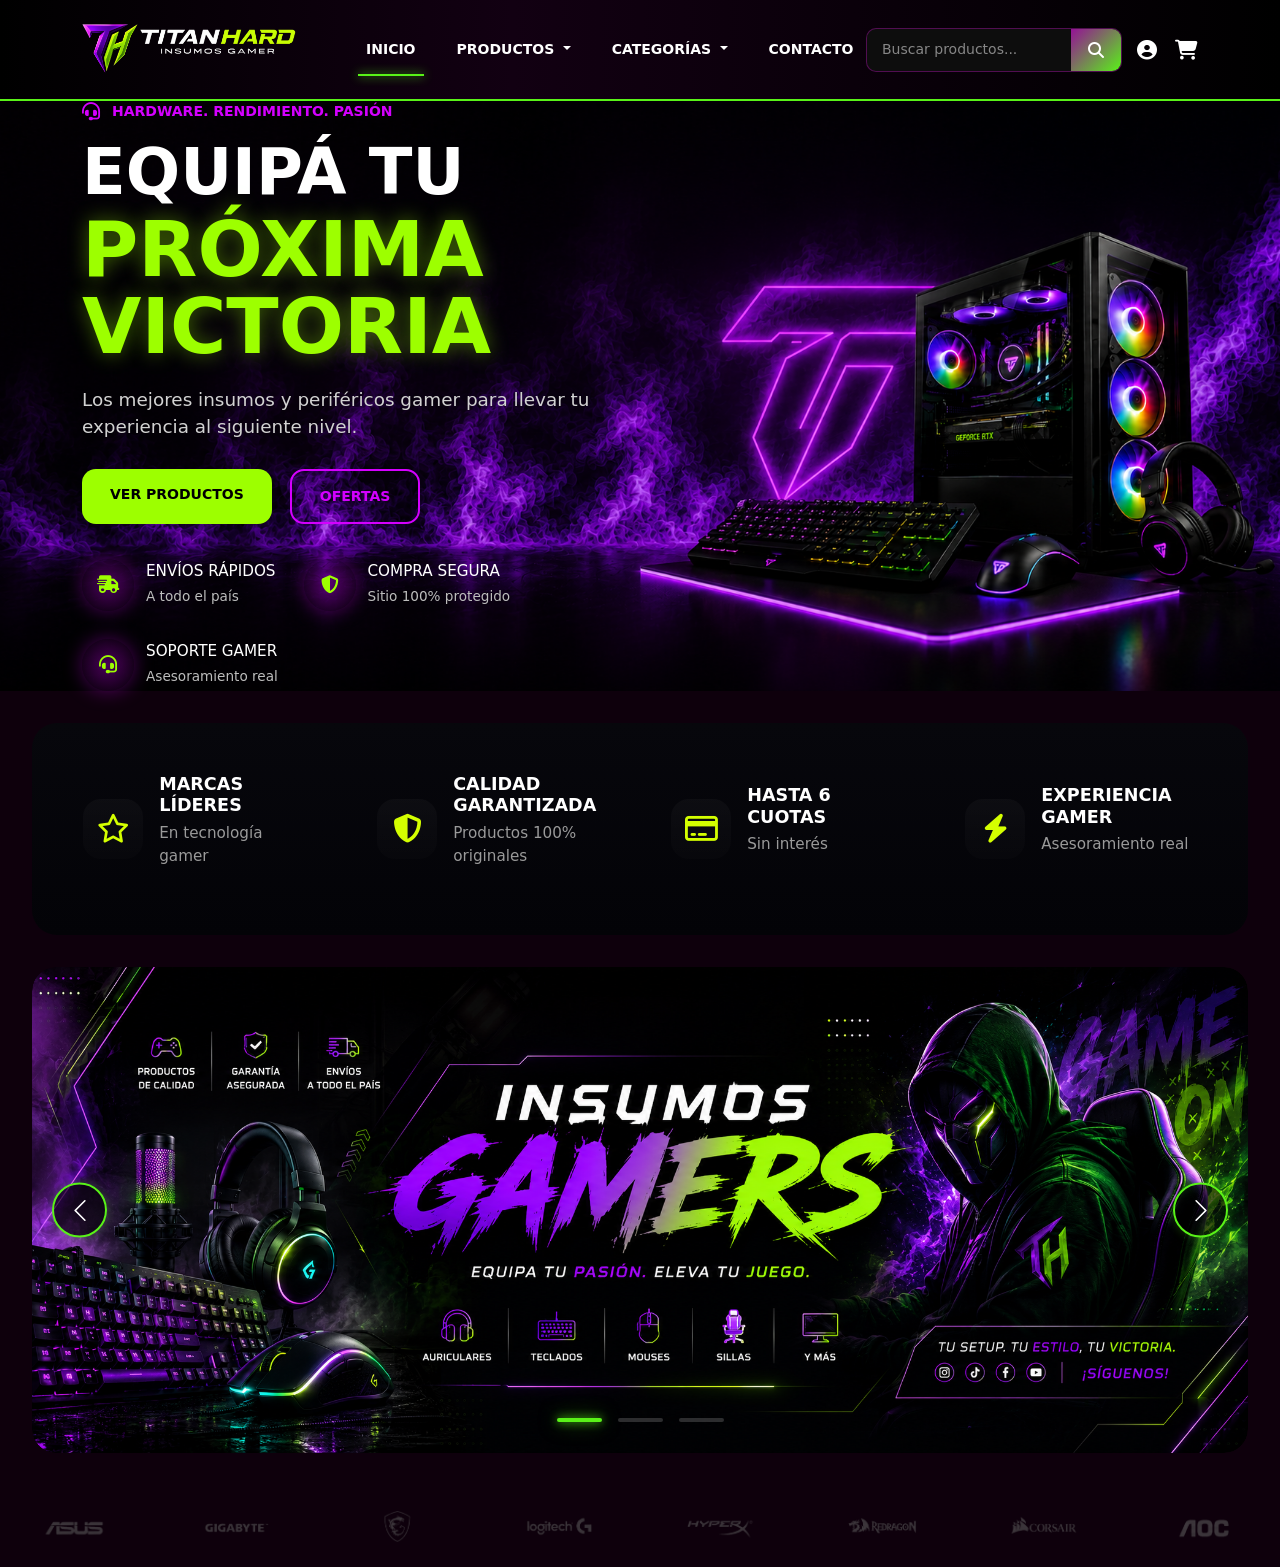
==== commit 77045de7: "dev actualizado con la ultima rama banner-img" ====
--- a/index.html
+++ b/index.html
@@ -257,6 +257,18 @@
     <span class="visually-hidden">Next</span>
   </button>
 </div>
+<section class="brandsDivider">
+  <div class="brandsTrack">
+    <img src="./assets/img/asusbanner.png" alt="ASUS">
+    <img src="./assets/img/gigabytebanner.png" alt="Gigabyte">
+    <img src="./assets/img/msibanner.png" alt="MSI">
+    <img src="./assets/img/logitechbanner.png" alt="Logitech">
+    <img src="./assets/img/hyperxbanner.png" alt="HyperX">
+    <img src="./assets/img/redragonbanner.png" alt="Redragon">
+    <img src="./assets/img/corsairbanner.png" alt="Corsair">
+    <img src="./assets/img/aocbanner.png" alt="AOC">
+  </div>
+</section>
 </main>
 <footer></footer>
 <script src="https://cdn.jsdelivr.net/npm/bootstrap@5.3.7/dist/js/bootstrap.bundle.min.js"></script>
--- a/css/style.css
+++ b/css/style.css
@@ -488,8 +488,6 @@
     right:20px;
 }
 
-/* BOTONES */
-
 .carousel-control-prev-icon,
 .carousel-control-next-icon{
     width:55px;
@@ -560,6 +558,37 @@
         transform:translateY(0);
     }
 
+}
+
+.brandsDivider{
+    width:100%;
+    padding:25px 40px;
+    background:transparent;
+    overflow:hidden;
+}
+
+.brandsTrack{
+    width:100%;
+    display:flex;
+    justify-content:space-between;
+    align-items:center;
+    gap:20px;
+    flex-wrap:wrap;
+}
+
+.brandsTrack img{
+    height:32px;
+    width:auto;
+    object-fit:contain;
+    filter:grayscale(100%) brightness(0.8);
+    opacity:0.55;
+    transition:0.3s ease;
+}
+
+.brandsTrack img:hover{
+    opacity:1;
+    transform:scale(1.08);
+    filter:grayscale(0%) brightness(1);
 }
 
 @media(max-width:768px){
@@ -787,4 +816,30 @@
         height:34px;
     }
 
+}
+@media(max-width:768px){
+
+    .brandsDivider{
+        padding:20px;
+    }
+    .brandsTrack{
+        justify-content:center;
+        gap:25px;
+    }
+    .brandsTrack img{
+        height:26px;
+    }
+
+}
+
+@media(max-width:480px){
+    .brandsDivider{
+        padding:15px;
+    }
+    .brandsTrack{
+        gap:20px;
+    }
+    .brandsTrack img{
+        height:22px;
+    }
 }
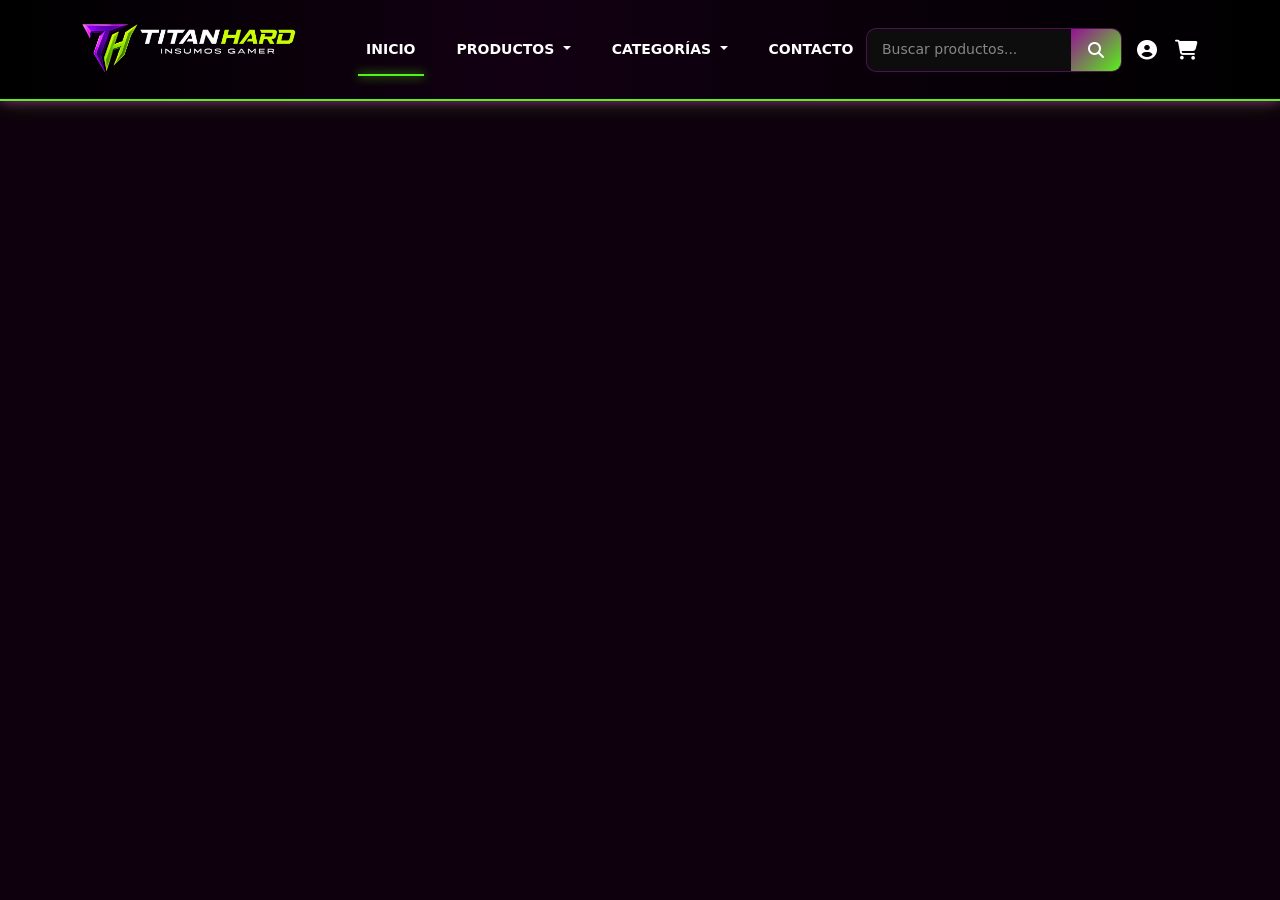
==== commit 57c79755: "Merge pull request #8 from Franc-Devel/navbar Navbar" ====
--- a/index.html
+++ b/index.html
@@ -134,142 +134,7 @@
 </div>
 </nav>
 </header>
-<main>
-    <section class="heroSection">
-<div class="heroBackground"></div>
-<div class="container heroContainer">
-<div class="heroContent">
-<div class="heroTag">
-<i class="fa-solid fa-headset"></i>
-<span>HARDWARE. RENDIMIENTO. PASIÓN</span>
-</div>
-<h1>
-EQUIPÁ TU
-</h1>
-<h2>
-PRÓXIMA VICTORIA
-</h2>
-<p>
-Los mejores insumos y periféricos gamer
-para llevar tu experiencia al siguiente nivel.
-</p>
-<div class="heroButtons">
-<a href="#" class="btnProducts">
-VER PRODUCTOS
-</a>
-<a href="#" class="btnOffers">
-OFERTAS
-</a>
-</div>
-<div class="heroFeatures">
-<div class="heroFeature">
-<div class="heroFeatureIcon">
-<i class="fa-solid fa-truck-fast"></i>
-</div>
-<div>
-<h3>ENVÍOS RÁPIDOS</h3>
-<span>A todo el país</span>
-</div>
-</div>
-<div class="heroFeature">
-<div class="heroFeatureIcon">
-<i class="fa-solid fa-shield-halved"></i>
-</div>
-<div>
-<h3>COMPRA SEGURA</h3>
-<span>Sitio 100% protegido</span>
-</div>
-</div>
-<div class="heroFeature">
-<div class="heroFeatureIcon">
-<i class="fa-solid fa-headset"></i>
-</div>
-<div>
-<h3>SOPORTE GAMER</h3>
-<span>Asesoramiento real</span>
-</div>
-</div>
-</div>
-</div>
-</div>
-</section>
-<section class="featuresBanner">
-<div class="featureItem">
-<div class="featureIcon">
-<i class="fa-regular fa-star"></i>
-</div>
-<div class="featureText">
-<h3>MARCAS LÍDERES</h3>
-<p>En tecnología gamer</p>
-</div>
-</div>
-<div class="featureItem">
-<div class="featureIcon">
-<i class="fa-solid fa-shield-halved"></i>
-</div>
-<div class="featureText">
-<h3>CALIDAD GARANTIZADA</h3>
-<p>Productos 100% originales</p>
-</div>
-</div>
-<div class="featureItem">
-<div class="featureIcon">
-<i class="fa-regular fa-credit-card"></i>
-</div>
-<div class="featureText">
-<h3>HASTA 6 CUOTAS</h3>
-<p>Sin interés</p>
-</div>
-</div>
-<div class="featureItem">
-<div class="featureIcon">
-<i class="fa-solid fa-bolt"></i>
-</div>
-<div class="featureText">
-<h3>EXPERIENCIA GAMER</h3>
-<p>Asesoramiento real</p>
-</div>
-</div>
-</section>
-<div id="carouselExampleIndicators" class="carousel slide">
-  <div class="carousel-indicators">
-    <button type="button" data-bs-target="#carouselExampleIndicators" data-bs-slide-to="0" class="active" aria-current="true" aria-label="Slide 1"></button>
-    <button type="button" data-bs-target="#carouselExampleIndicators" data-bs-slide-to="1" aria-label="Slide 2"></button>
-    <button type="button" data-bs-target="#carouselExampleIndicators" data-bs-slide-to="2" aria-label="Slide 3"></button>
-  </div>
-  <div class="carousel-inner">
-    <div class="carousel-item active">
-      <img src="./assets/img/Banner1.png" class="d-block w-100" alt="...">
-    </div>
-    <div class="carousel-item">
-      <img src="./assets/img/Banner2.png" class="d-block w-100" alt="...">
-    </div>
-    <div class="carousel-item">
-      <img src="./assets/img/Banner3.png" class="d-block w-100" alt="...">
-    </div>
-  </div>
-  <button class="carousel-control-prev" type="button" data-bs-target="#carouselExampleIndicators" data-bs-slide="prev">
-    <span class="carousel-control-prev-icon" aria-hidden="true"></span>
-    <span class="visually-hidden">Previous</span>
-  </button>
-  <button class="carousel-control-next" type="button" data-bs-target="#carouselExampleIndicators" data-bs-slide="next">
-    <span class="carousel-control-next-icon" aria-hidden="true"></span>
-    <span class="visually-hidden">Next</span>
-  </button>
-</div>
-<section class="brandsDivider">
-  <div class="brandsTrack">
-    <img src="./assets/img/asusbanner.png" alt="ASUS">
-    <img src="./assets/img/gigabytebanner.png" alt="Gigabyte">
-    <img src="./assets/img/msibanner.png" alt="MSI">
-    <img src="./assets/img/logitechbanner.png" alt="Logitech">
-    <img src="./assets/img/hyperxbanner.png" alt="HyperX">
-    <img src="./assets/img/redragonbanner.png" alt="Redragon">
-    <img src="./assets/img/corsairbanner.png" alt="Corsair">
-    <img src="./assets/img/aocbanner.png" alt="AOC">
-  </div>
-</section>
-</main>
+<main></main>
 <footer></footer>
 <script src="https://cdn.jsdelivr.net/npm/bootstrap@5.3.7/dist/js/bootstrap.bundle.min.js"></script>
 </body>
--- a/css/style.css
+++ b/css/style.css
@@ -201,348 +201,6 @@
     filter:invert(1);
 }
 
-.heroSection{
-    position:relative;
-    z-index:1;
-
-    background:
-    url("../assets/img/bannerPrincipal.png")
-    65% center / cover no-repeat,
-
-    radial-gradient(
-    circle at center,
-    rgba(149,17,150,.35),
-    transparent 60%),
-
-    linear-gradient(
-    180deg,
-    #020202 0%,
-    #070007 100%);
-}
-
-.heroContainer{
-    position:relative;
-    z-index:5;
-
-    display:flex;
-    align-items:center;
-
-    min-height:560px;
-}
-
-.heroContent{
-    width:50%;
-    position:relative;
-    z-index:10;
-}
-
-.heroTag{
-    display:flex;
-    align-items:center;
-    gap:12px;
-
-    color:#d400ff;
-    font-size:14px;
-    font-weight:700;
-
-    margin-bottom:18px;
-}
-
-.heroTag i{
-    font-size:18px;
-}
-
-.heroContent h1{
-    color:white;
-    font-size:4rem;
-    font-weight:900;
-    line-height:1;
-}
-
-.heroContent h2{
-    color:#9dff00;
-    font-size:4.8rem;
-    font-weight:900;
-    line-height:1;
-
-    margin-bottom:20px;
-
-    text-shadow:
-    0 0 20px rgba(157,255,0,.4);
-}
-
-.heroContent p{
-    color:#d2d2d2;
-    font-size:1.15rem;
-    max-width:560px;
-    margin-bottom:28px;
-}
-
-.heroButtons{
-    display:flex;
-    gap:18px;
-    margin-bottom:35px;
-    flex-wrap:wrap;
-}
-
-.btnProducts,
-.btnOffers{
-    padding:15px 28px;
-    border-radius:14px;
-
-    text-decoration:none;
-    font-weight:800;
-    font-size:14px;
-
-    transition:.3s ease;
-}
-
-.btnProducts{
-    background:#9dff00;
-    color:black;
-}
-
-.btnProducts:hover{
-    transform:translateY(-4px);
-
-    box-shadow:
-    0 0 20px #9dff00;
-}
-
-.btnOffers{
-    border:2px solid #d400ff;
-    color:#d400ff;
-}
-
-.btnOffers:hover{
-    background:#d400ff;
-    color:white;
-
-    box-shadow:
-    0 0 20px #d400ff;
-}
-
-.heroFeatures{
-    display:flex;
-    gap:28px;
-    flex-wrap:wrap;
-}
-
-.heroFeature{
-    display:flex;
-    align-items:center;
-    gap:12px;
-}
-
-.heroFeatureIcon{
-    width:52px;
-    height:52px;
-    border-radius:50%;
-
-    display:flex;
-    align-items:center;
-    justify-content:center;
-
-    background:
-    radial-gradient(circle,
-    rgba(212,0,255,.35),
-    rgba(0,0,0,.2));
-
-    color:#9dff00;
-    font-size:18px;
-
-    box-shadow:
-    0 0 20px rgba(212,0,255,.35);
-}
-
-.heroFeature h3{
-    color:white;
-    font-size:.95rem;
-    margin-bottom:3px;
-}
-
-.heroFeature span{
-    color:#bdbdbd;
-    font-size:.85rem;
-}
-
-.featuresBanner{
-    width:95%;
-    max-width:1400px;
-    margin:2rem auto;
-    padding:2rem;
-    display:grid;
-    grid-template-columns:repeat(4,minmax(0,1fr));
-    gap:1.5rem;
-    background:
-    linear-gradient(
-    180deg,
-    #07070c 0%,
-    #030307 100%);
-    border-radius:25px;
-    position:relative;
-    z-index:5;
-    overflow:hidden;
-}
-
-.featureItem{
-    display:flex;
-    align-items:center;
-    gap:1rem;
-    padding:1.2rem;
-    border-radius:18px;
-    transition:.3s ease;
-    min-height:100px;
-    cursor:default;
-}
-
-.featureItem:hover{
-    transform:translateY(-4px);
-    background:rgba(255,255,255,.03);
-    box-shadow:
-    0 0 20px rgba(195,0,255,.12),
-    0 0 35px rgba(140,0,255,.08);
-}
-
-.featureIcon{
-    min-width:60px;
-    width:60px;
-    height:60px;
-    display:flex;
-    align-items:center;
-    justify-content:center;
-    flex-shrink:0;
-    font-size:1.8rem;
-    border-radius:18px;
-    background:
-    linear-gradient(
-    180deg,
-    rgba(255,255,255,.03),
-    rgba(255,255,255,.01));
-    color:#d4ff00;
-    transition:.3s ease;
-}
-
-.featureItem:hover .featureIcon{
-    transform:scale(1.08);
-    color:#ff00c8;
-    text-shadow:
-    0 0 10px #ff00c8,
-    0 0 25px #d4ff00;
-}
-
-.featureText{
-    display:flex;
-    flex-direction:column;
-    justify-content:center;
-}
-
-.featureText h3{
-    margin:0;
-    color:white;
-    font-size:1.1rem;
-    font-weight:800;
-    line-height:1.2;
-}
-
-.featureText p{
-    margin-top:.35rem;
-    color:#9a9a9a;
-    font-size:.95rem;
-}
-
-.carousel{
-    width:95%;
-    max-width:1400px;
-    margin:2rem auto;
-    border-radius:24px;
-    overflow:hidden;
-    position:relative;
-}
-
-.carousel-inner{
-    border-radius:24px;
-}
-
-.carousel-item img{
-    width:100%;
-    display:block;
-    object-fit:cover;
-    border-radius:24px;
-}
-
-.carousel-control-prev,
-.carousel-control-next{
-    width:auto;
-    opacity:1;
-    top:50%;
-    transform:translateY(-50%);
-    bottom:auto;
-}
-
-.carousel-control-prev{
-    left:20px;
-}
-
-.carousel-control-next{
-    right:20px;
-}
-
-.carousel-control-prev-icon,
-.carousel-control-next-icon{
-    width:55px;
-    height:55px;
-
-    border-radius:50%;
-
-    background-color:rgba(0,0,0,.65);
-
-    border:2px solid #59f218;
-
-    background-size:50%;
-
-    transition:.3s ease;
-
-    box-shadow:
-    0 0 10px rgba(89,242,24,.25);
-}
-.carousel-control-prev:hover .carousel-control-prev-icon,
-.carousel-control-next:hover .carousel-control-next-icon{
-    transform:scale(1.08);
-
-    background-color:#59f218;
-
-    box-shadow:
-    0 0 20px rgba(89,242,24,.6);
-}
-
-.carousel-indicators{
-    bottom:15px;
-    gap:10px;
-}
-
-.carousel-indicators button{
-    width:45px !important;
-    height:4px !important;
-
-    border:none !important;
-    border-radius:10px;
-
-    background-color:rgba(255,255,255,.35) !important;
-
-    opacity:1;
-
-    transition:.3s ease;
-}
-
-.carousel-indicators button.active{
-    background-color:#59f218 !important;
-
-    box-shadow:
-    0 0 10px rgba(89,242,24,.9),
-    0 0 20px rgba(89,242,24,.5);
-}
-
 @media(min-width:992px){
 
     .dropdownMenuCustom{
@@ -558,37 +216,6 @@
         transform:translateY(0);
     }
 
-}
-
-.brandsDivider{
-    width:100%;
-    padding:25px 40px;
-    background:transparent;
-    overflow:hidden;
-}
-
-.brandsTrack{
-    width:100%;
-    display:flex;
-    justify-content:space-between;
-    align-items:center;
-    gap:20px;
-    flex-wrap:wrap;
-}
-
-.brandsTrack img{
-    height:32px;
-    width:auto;
-    object-fit:contain;
-    filter:grayscale(100%) brightness(0.8);
-    opacity:0.55;
-    transition:0.3s ease;
-}
-
-.brandsTrack img:hover{
-    opacity:1;
-    transform:scale(1.08);
-    filter:grayscale(0%) brightness(1);
 }
 
 @media(max-width:768px){
@@ -629,217 +256,4 @@
         max-width:150px;
     }
 
-}
-
-@media(max-width:1200px){
-
-    .heroContent h1{
-        font-size:3.5rem;
-    }
-
-    .heroContent h2{
-        font-size:4rem;
-    }
-
-}
-
-@media(max-width:768px){
-
-    .heroSection{
-        min-height:auto;
-        padding:40px 0;
-    }
-
-    .heroContainer{
-        flex-direction:column;
-        text-align:center;
-        min-height:auto;
-    }
-
-    .heroContent{
-        width:100%;
-    }
-
-    .heroTag,
-    .heroButtons,
-    .heroFeatures{
-        justify-content:center;
-    }
-
-    .heroContent h1{
-        font-size:2.5rem;
-    }
-
-    .heroContent h2{
-        font-size:3rem;
-    }
-
-    .heroContent p{
-        display:none;
-    }
-
-    .heroButtons{
-        flex-direction:column;
-        align-items:center;
-    }
-
-    .btnProducts,
-    .btnOffers{
-        width:100%;
-        max-width:260px;
-        text-align:center;
-    }
-
-    .heroFeatures{
-        gap:20px;
-    }
-
-}
-
-@media(max-width:480px){
-
-    .heroContent h1{
-        font-size:1.8rem;
-    }
-
-    .heroContent h2{
-        font-size:2.2rem;
-    }
-
-    .heroTag{
-        font-size:11px;
-    }
-
-    .heroFeature{
-        width:100%;
-        justify-content:center;
-    }
-
-    .heroFeature h3{
-        font-size:.85rem;
-    }
-
-    .heroFeature span{
-        font-size:.75rem;
-    }
-
-    .heroButtons{
-        display:none;
-    }
-
-}
-
-@media(max-width:768px){
-
-    .featuresBanner{
-        grid-template-columns:repeat(2,1fr);
-        padding:1.5rem;
-    }
-
-}
-
-@media(max-width:576px){
-
-    .featuresBanner{
-        grid-template-columns:1fr;
-        padding:1rem;
-    }
-
-    .featureItem{
-        min-height:auto;
-        padding:1rem;
-    }
-
-    .featureText h3{
-        font-size:1rem;
-    }
-
-    .featureText p{
-        font-size:.85rem;
-    }
-
-}
-
-@media(max-width:768px){
-
-    .carousel{
-        width:100%;
-        margin:1rem auto;
-        border-radius:16px;
-    }
-
-    .carousel-inner,
-    .carousel-item img{
-        border-radius:16px;
-    }
-
-    .carousel-item img{
-        min-height:180px;
-        object-fit:cover;
-    }
-
-    .carousel-control-prev-icon,
-    .carousel-control-next-icon{
-        width:40px;
-        height:40px;
-    }
-
-    .carousel-control-prev{
-        left:8px;
-    }
-
-    .carousel-control-next{
-        right:8px;
-    }
-
-    .carousel-indicators{
-        bottom:5px;
-        gap:6px;
-    }
-
-    .carousel-indicators button{
-        width:28px !important;
-        height:3px !important;
-    }
-
-}
-
-@media(max-width:480px){
-
-    .carousel-item img{
-        min-height:140px;
-    }
-
-    .carousel-control-prev-icon,
-    .carousel-control-next-icon{
-        width:34px;
-        height:34px;
-    }
-
-}
-@media(max-width:768px){
-
-    .brandsDivider{
-        padding:20px;
-    }
-    .brandsTrack{
-        justify-content:center;
-        gap:25px;
-    }
-    .brandsTrack img{
-        height:26px;
-    }
-
-}
-
-@media(max-width:480px){
-    .brandsDivider{
-        padding:15px;
-    }
-    .brandsTrack{
-        gap:20px;
-    }
-    .brandsTrack img{
-        height:22px;
-    }
 }
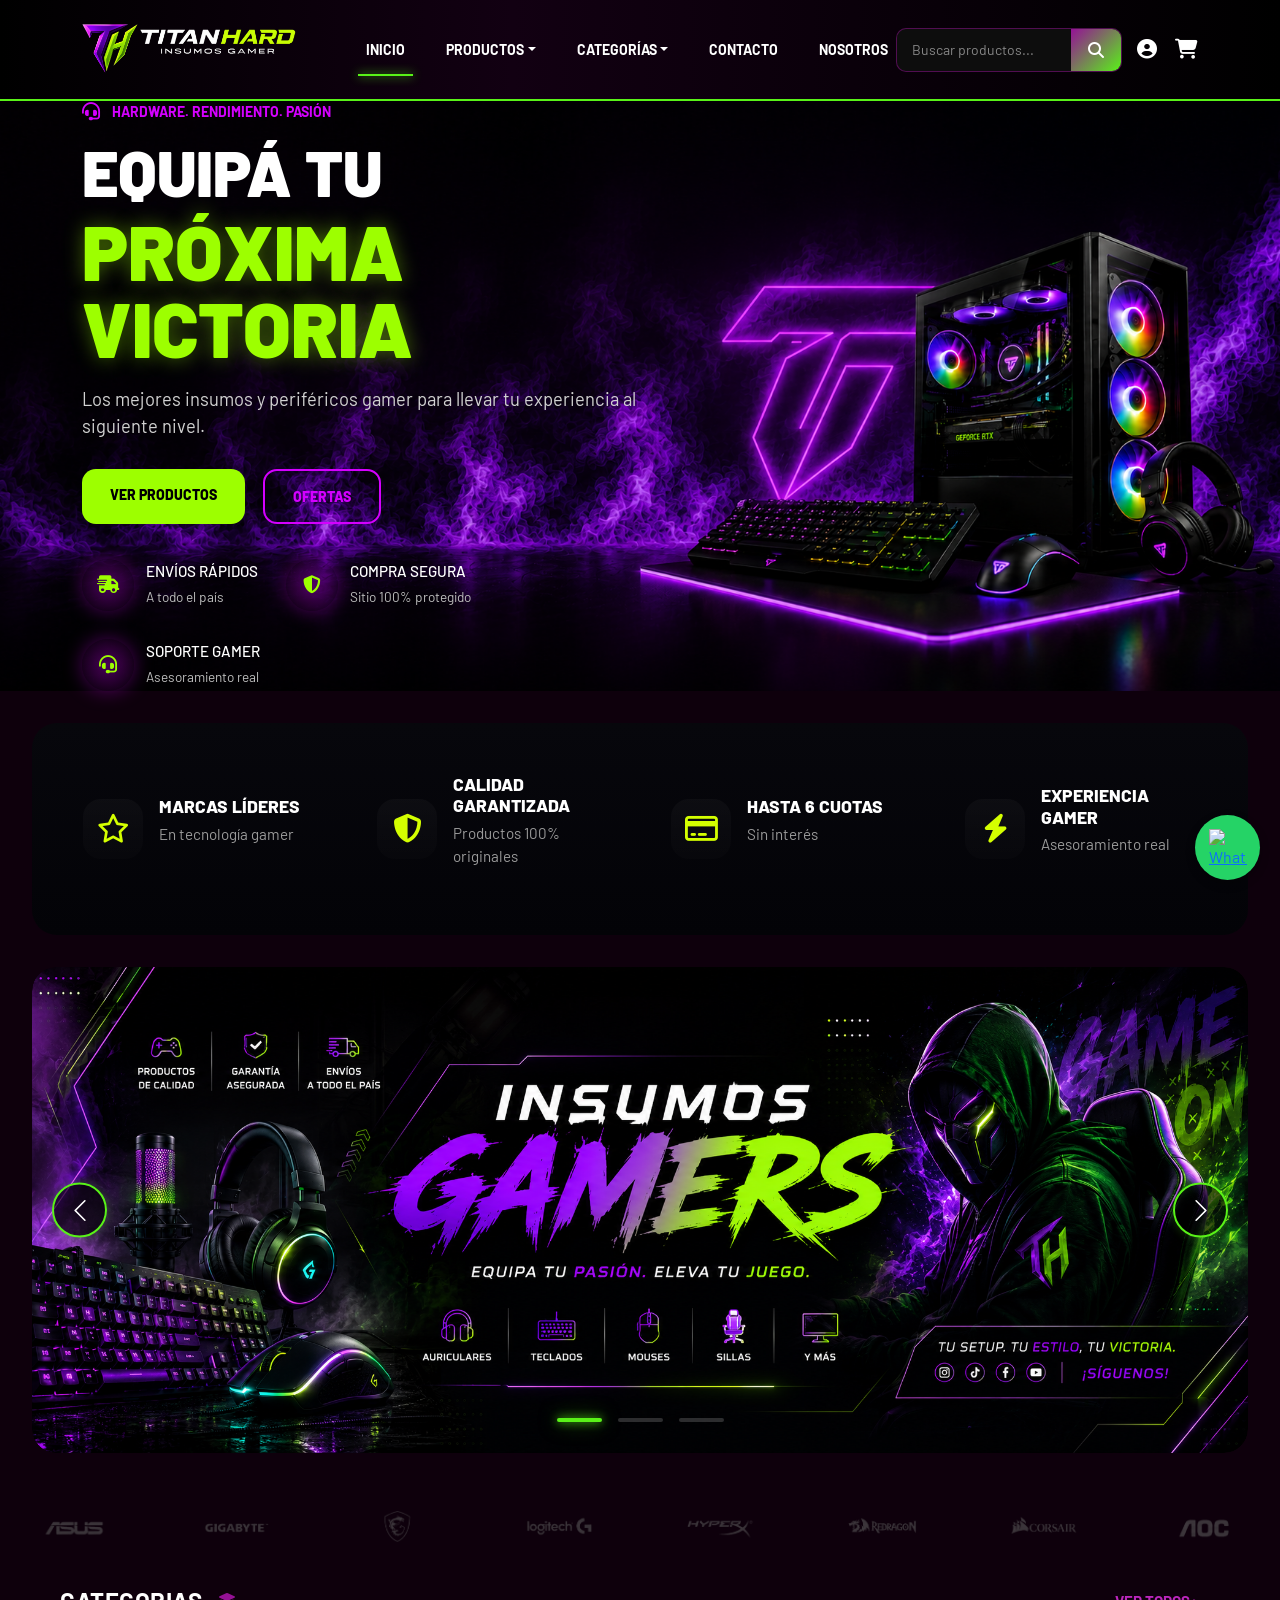
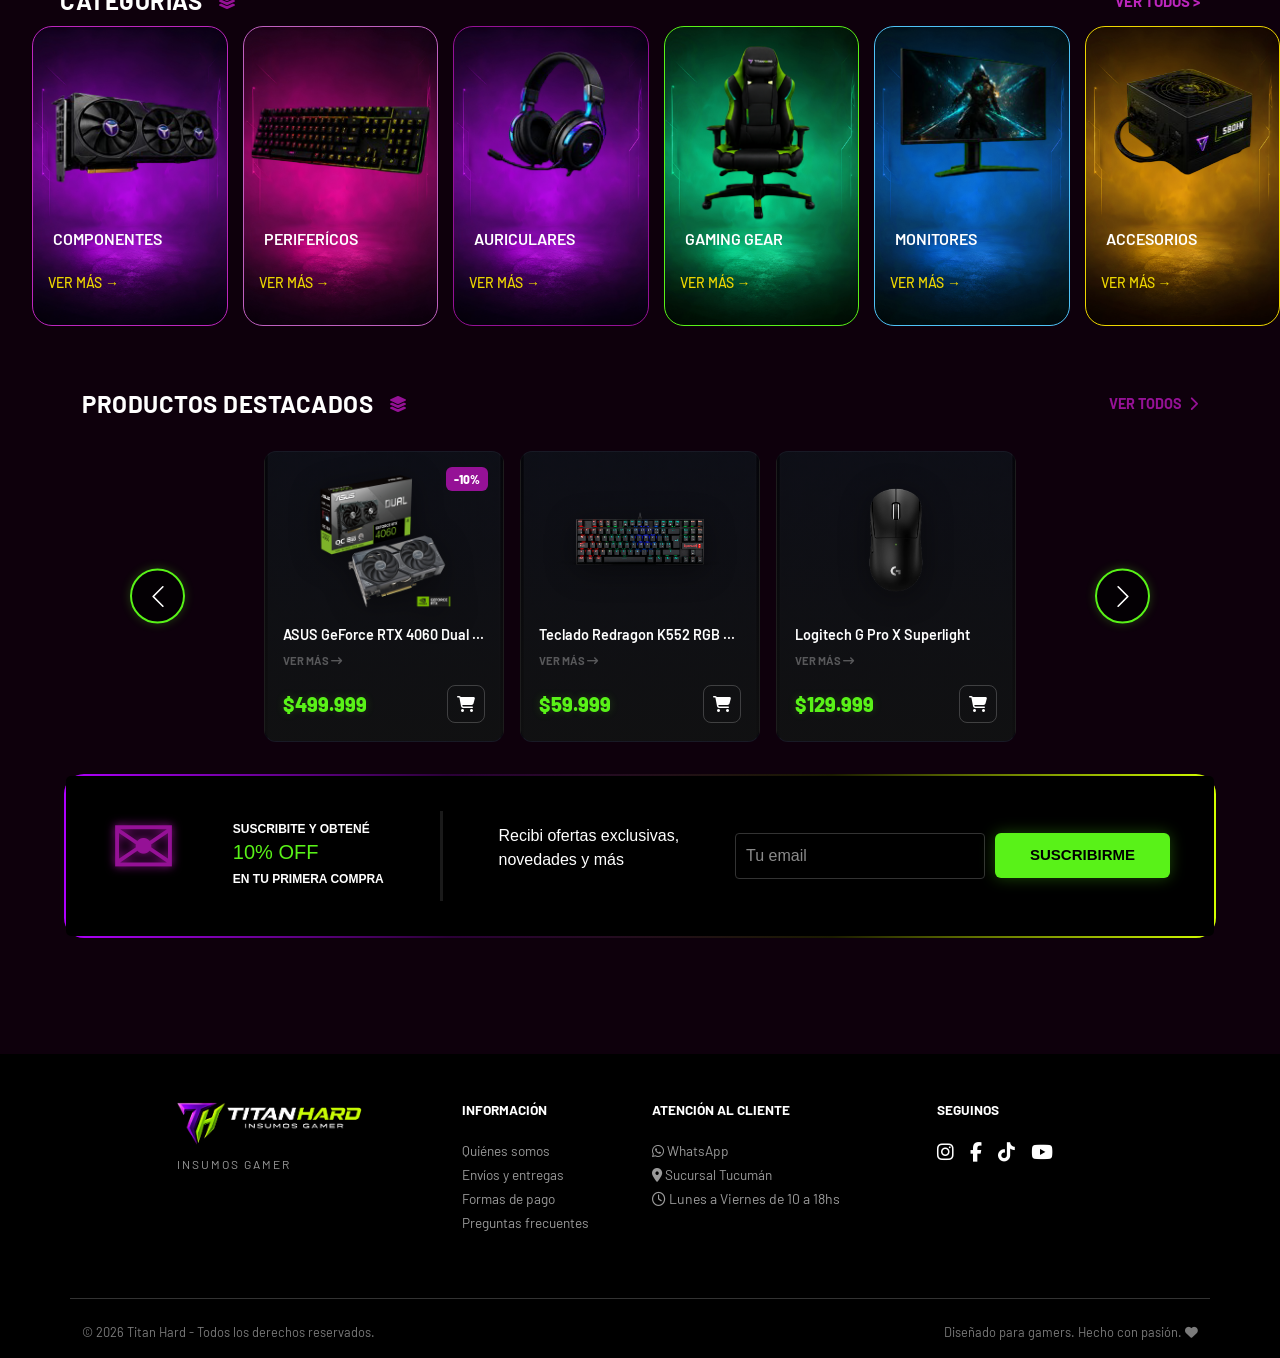
==== commit c34ff54d: "feat: complete Titan Hard production e-commerce suite with all pages and assets" ====
--- a/index.html
+++ b/index.html
@@ -1,140 +1,473 @@
 <!doctype html>
 <html lang="es-AR">
+
 <head>
-<meta charset="UTF-8">
-<meta name="viewport" content="width=device-width, initial-scale=1.0">
-<meta name="description" content="Titan Hard">
-<meta name="author" content="Benjamin Federico Mendez, Francisco Agustin Delgado Ojeda, José Alejandro Abella.">
-<title>Titan Hard - Tienda Gamer</title>
-<link href="https://cdn.jsdelivr.net/npm/bootstrap@5.3.8/dist/css/bootstrap.min.css" rel="stylesheet">
-<link rel="stylesheet" href="https://cdnjs.cloudflare.com/ajax/libs/font-awesome/6.5.0/css/all.min.css">
-<link rel="stylesheet" href="./css/style.css">
-<link rel="icon" type="image/png" href="./assets/img/LogoTitanHard.png">
+    <meta charset="UTF-8">
+    <meta name="viewport" content="width=device-width, initial-scale=1.0">
+    <meta name="description" content="Titan Hard">
+    <meta name="author" content="Francisco Agustín Delgado">
+    <title>Titan Hard - Tienda Gamer</title>
+    <link href="https://cdn.jsdelivr.net/npm/bootstrap@5.3.8/dist/css/bootstrap.min.css" rel="stylesheet">
+    <link rel="stylesheet" href="https://cdnjs.cloudflare.com/ajax/libs/font-awesome/6.5.0/css/all.min.css">
+    <link rel="stylesheet" href="./css/style.css">
+    <link rel="icon" href="./assets/img/favicon.ico.ico" type="image/x-icon">
+    <link rel="preconnect" href="https://fonts.googleapis.com">
+    <link rel="preconnect" href="https://fonts.gstatic.com" crossorigin>
+    <link
+        href="https://fonts.googleapis.com/css2?family=Barlow:ital,wght@0,100;0,200;0,300;0,400;0,500;0,600;0,700;0,800;0,900;1,100;1,200;1,300;1,400;1,500;1,600;1,700;1,800;1,900&display=swap"
+        rel="stylesheet">
 </head>
+
 <body>
-<header>
-<nav class="navbar navbar-expand-lg navbarCustom">
-<div class="container">
-<a class="navbar-brand" href="index.html">
-<img src="./assets/img/LogoHome.png" alt="TitanHard" class="logoNavbar img-fluid">
+    <header>
+        <nav class="navbar navbar-expand-lg navbarCustom">
+            <div class="container">
+                <a class="navbar-brand" href="index.html">
+                    <img src="./assets/img/LogoHome.png" alt="TitanHard" class="logoNavbar img-fluid">
+                </a>
+                <button class="navbar-toggler" type="button" data-bs-toggle="collapse" data-bs-target="#navbarContent">
+                    <span class="navbar-toggler-icon"></span>
+                </button>
+                <div class="collapse navbar-collapse" id="navbarContent">
+                    <ul class="navbar-nav navbarLinks">
+                        <li class="nav-item"><a class="nav-link active" href="index.html">INICIO</a></li>
+                        <li class="nav-item dropdown">
+                            <a class="nav-link dropdown-toggle" href="#" data-bs-toggle="dropdown">PRODUCTOS</a>
+                            <ul class="dropdown-menu dropdownMenuCustom">
+                                <li><a class="dropdown-item" href="./pages/producto_teclado.html">Teclados</a></li>
+                                <li><a class="dropdown-item" href="./pages/producto_mouse.html">Mouses</a></li>
+                                <li><a class="dropdown-item" href="./pages/producto_auriculares.html">Auriculares</a></li>
+                                <li><a class="dropdown-item" href="./pages/error-404.html">Mousepad</a></li>
+                                <li><a class="dropdown-item" href="./pages/error-404.html">Webcam</a></li>
+                                <li><a class="dropdown-item" href="./pages/error-404.html">Cables</a></li>
+                            </ul>
+                        </li>
+                        <li class="nav-item dropdown">
+                            <a class="nav-link dropdown-toggle" href="pages/categorias.html"
+                                data-bs-toggle="dropdown">CATEGORÍAS</a>
+                            <ul class="dropdown-menu dropdownMenuCustom">
+
+                                <li><a class="dropdown-item" href="./pages/categorias-placas.html">Placas de
+                                        Video</a></li>
+                                <li><a class="dropdown-item"
+                                        href="./pages/categorias-procesadores.html">Procesadores</a></li>
+                            </ul>
+                        </li>
+                        <li class="nav-item"><a class="nav-link" href="./pages/contacto.html">CONTACTO</a></li>
+                        <li class="nav-item"><a class="nav-link" href="./pages/nosotros.html">NOSOTROS</a></li>
+                    </ul>
+                    <div class="navbarRight">
+                        <form class="searchBox">
+                            <input type="text" placeholder="Buscar productos...">
+                            <button type="submit"><i class="fa-solid fa-magnifying-glass"></i></button>
+                        </form>
+                        <div class="navbarIcons">
+                            <a href="../pages/login.html">
+                                <i class="fa-solid fa-circle-user"></i>
+                                <a href="./pages/carrito.html">
+                                    <i class="fa-solid fa-cart-shopping"></i>
+                                </a>
+                        </div>
+                    </div>
+                </div>
+            </div>
+        </nav>
+    </header>
+    <main>
+        <section class="bannerPrincipal">
+            <div class="bannerFondo"></div>
+            <div class="container contenidoBanner">
+                <div class="textoBanner">
+                    <div class="miniTitulo">
+                        <i class="fa-solid fa-headset"></i>
+                        <span>HARDWARE. RENDIMIENTO. PASIÓN</span>
+                    </div>
+                    <h1>
+                        EQUIPÁ TU
+                    </h1>
+                    <h2>
+                        PRÓXIMA VICTORIA
+                    </h2>
+                    <p>
+                        Los mejores insumos y periféricos gamer
+                        para llevar tu experiencia al siguiente nivel.
+                    </p>
+                    <div class="botonesBanner">
+                        <a href="./pages/error-404.html" class="btnProducts">
+                            VER PRODUCTOS
+                        </a>
+                        <a href="./pages/error-404.html" class="btnOffers">
+                            OFERTAS
+                        </a>
+                    </div>
+                    <div class="ventajasBanner">
+                        <div class="ventaja">
+                            <div class="iconoVentaja">
+                                <i class="fa-solid fa-truck-fast"></i>
+                            </div>
+                            <div>
+                                <h3>ENVÍOS RÁPIDOS</h3>
+                                <span>A todo el país</span>
+                            </div>
+                        </div>
+                        <div class="ventaja">
+                            <div class="iconoVentaja">
+                                <i class="fa-solid fa-shield-halved"></i>
+                            </div>
+                            <div>
+                                <h3>COMPRA SEGURA</h3>
+                                <span>Sitio 100% protegido</span>
+                            </div>
+                        </div>
+                        <div class="ventaja">
+                            <div class="iconoVentaja">
+                                <i class="fa-solid fa-headset"></i>
+                            </div>
+                            <div>
+                                <h3>SOPORTE GAMER</h3>
+                                <span>Asesoramiento real</span>
+                            </div>
+                        </div>
+                    </div>
+                </div>
+            </div>
+        </section>
+        <section class="cajasInfo">
+            <div class="cajaInfo">
+                <div class="iconoInfo">
+                    <i class="fa-regular fa-star"></i>
+                </div>
+                <div class="textoInfo">
+                    <h3>MARCAS LÍDERES</h3>
+                    <p>En tecnología gamer</p>
+                </div>
+            </div>
+            <div class="cajaInfo">
+                <div class="iconoInfo">
+                    <i class="fa-solid fa-shield-halved"></i>
+                </div>
+                <div class="textoInfo">
+                    <h3>CALIDAD GARANTIZADA</h3>
+                    <p>Productos 100% originales</p>
+                </div>
+            </div>
+            <div class="cajaInfo">
+                <div class="iconoInfo">
+                    <i class="fa-regular fa-credit-card"></i>
+                </div>
+                <div class="textoInfo">
+                    <h3>HASTA 6 CUOTAS</h3>
+                    <p>Sin interés</p>
+                </div>
+            </div>
+            <div class="cajaInfo">
+                <div class="iconoInfo">
+                    <i class="fa-solid fa-bolt"></i>
+                </div>
+                <div class="textoInfo">
+                    <h3>EXPERIENCIA GAMER</h3>
+                    <p>Asesoramiento real</p>
+                </div>
+            </div>
+        </section>
+        <div id="carouselExampleIndicators" class="carousel slide">
+            <div class="carousel-indicators">
+                <button type="button" data-bs-target="#carouselExampleIndicators" data-bs-slide-to="0" class="active"
+                    aria-current="true" aria-label="Slide 1"></button>
+                <button type="button" data-bs-target="#carouselExampleIndicators" data-bs-slide-to="1"
+                    aria-label="Slide 2"></button>
+                <button type="button" data-bs-target="#carouselExampleIndicators" data-bs-slide-to="2"
+                    aria-label="Slide 3"></button>
+            </div>
+            <div class="carousel-inner">
+                <button class="carousel-control-prev" type="button" data-bs-target="#carouselExampleIndicators"
+                    data-bs-slide="prev">
+                    <span class="carousel-control-prev-icon"></span>
+                    <span class="visually-hidden">Anterior</span>
+                </button>
+
+                <button class="carousel-control-next" type="button" data-bs-target="#carouselExampleIndicators"
+                    data-bs-slide="next">
+                    <span class="carousel-control-next-icon"></span>
+                    <span class="visually-hidden">Siguiente</span>
+                </button>
+                <div class="carousel-item active">
+                    <img src="./assets/img/Banner1.png" class="d-block w-100" alt="Banner principal 1">
+                </div>
+                <div class="carousel-item">
+                    <img src="./assets/img/Banner2.png" class="d-block w-100" alt="Banner principal 2">
+                </div>
+                <div class="carousel-item">
+                    <img src="./assets/img/Banner3.png" class="d-block w-100" alt="Banner principal 3">
+                </div>
+            </div>
+        </div>
+        </div>
+        <section class="bannerImg">
+            <div class="brands">
+                <img src="./assets/img/asusbanner.png" alt="ASUS">
+                <img src="./assets/img/gigabytebanner.png" alt="Gigabyte">
+                <img src="./assets/img/msibanner.png" alt="MSI">
+                <img src="./assets/img/logitechbanner.png" alt="Logitech">
+                <img src="./assets/img/hyperxbanner.png" alt="HyperX">
+                <img src="./assets/img/redragonbanner.png" alt="Redragon">
+                <img src="./assets/img/corsairbanner.png" alt="Corsair">
+                <img src="./assets/img/aocbanner.png" alt="AOC">
+            </div>
+        </section>
+        <section>
+            <article>
+                <div class="Titulo">
+                    <h3 class="sectionTitle text-white m-0 fw-bold d-flex align-items-center">
+                        CATEGORIAS
+                        <i class="fa-solid fa-layer-group ms-3"
+                            style="color: var(--primaryPurple); font-size: 1rem"></i>
+                    </h3><a href="./pages/error-404.html" class="Link_flechita">VER TODOS ></a>
+                </div>
+                <ul class="container_cards">
+                    <li class="card_categoria"><img src="./assets/img/Tarjeta_Grafica.png" alt="Tarjeta Grafica ASUS">
+                        <p class="parrafo_card">COMPONENTES</p> <a href="./pages/categorias-placas.html" class="link_cards">VER MÁS → </a>
+                    </li>
+                    <li class="card_categoria"><img src="./assets/img/Teclado_gamer.png" alt="Teclado Gamer">
+                        <p class="parrafo_card">PERIFERÍCOS</p><a href="./pages/error-404.html" class="link_cards">VER MÁS → </a>
+                    </li>
+                    <li class="card_categoria"><img src="./assets/img/Auriculares.png" alt="Auriculares">
+                        <p class="parrafo_card">AURICULARES</p><a href="./pages/error-404.html" class="link_cards">VER MÁS → </a>
+                    </li>
+                    <li class="card_categoria"><img src="./assets/img/Silla_Gamer.png" alt="Silla Gamer">
+                        <p class="parrafo_card">GAMING GEAR</p><a href="./pages/error-404.html" class="link_cards">VER MÁS → </a>
+                    </li>
+                    <li class="card_categoria"><img src="./assets/img/Monitor.png" alt="Monitor">
+                        <p class="parrafo_card">MONITORES</p><a href="./pages/error-404.html" class="link_cards">VER MÁS → </a>
+                    </li>
+                    <li class="card_categoria"><img src="./assets/img/Fuente_de_alimentacion.png"
+                            alt="Fuente de Alimentacion">
+                        <p class="parrafo_card">ACCESORIOS</p><a href="./pages/error-404.html" class="link_cards">VER MÁS → </a>
+                    </li>
+                </ul>
+            </article>
+        </section>
+        <section class="featuredProducts py-5">
+            <div class="container position-relative">
+                <div class="d-flex justify-content-between align-items-center mb-4">
+                    <h3 class="sectionTitle text-white m-0 fw-bold d-flex align-items-center">
+                        PRODUCTOS DESTACADOS
+                        <i class="fa-solid fa-layer-group ms-3"
+                            style="color: var(--primaryPurple); font-size: 1rem"></i>
+                    </h3>
+                    <a href="#" class="viewAllLink text-decoration-none fw-bold">
+                        VER TODOS <i class="fa-solid fa-chevron-right ms-1"></i>
+                    </a>
+                </div>
+                <div id="carouselProductos" class="carousel slide" data-bs-ride="carousel">
+                    <div class="carousel-inner">
+                        <div class="carousel-item active">
+                            <div class="d-flex justify-content-center gap-3">
+                                <div class="productCard" style="background-image: url(./assets/img/card-fondo.png)">
+                                    <span class="discountBadge">-10%</span>
+                                    <div class="cardImgWrapper"><img src="./assets/img/4060ti.png" alt="RTX 4060"
+                                            class="img-fluid" /></div>
+                                    <h5 class="productTitle">ASUS GeForce RTX 4060 Dual 8GB GDDR6</h5>
+                                    <a href="./pages/producto_tarjeta-grafica.html" class="verMasText">VER MÁS <i
+                                            class="fa-solid fa-arrow-right-long"></i></a>
+                                    <div class="productFooter">
+                                        <span class="productPrice">$499.999</span>
+                                        <button class="cartBtn" title="Agregar al carrito" data-bs-toggle="modal"
+                                            data-bs-target="#modalConfirmacion">
+                                            <i class="fa-solid fa-cart-shopping"></i>
+                                        </button>
+                                    </div>
+                                </div>
+                                <div class="productCard" style="background-image: url(./assets/img/card-fondo.png)">
+                                    <div class="cardImgWrapper"><img src="./assets/img/k552RGB.png"
+                                            alt="Teclado Redragon" class="img-fluid" /></div>
+                                    <h5 class="productTitle">Teclado Redragon K552 RGB Mechanical</h5>
+                                    <a href="./pages/producto_teclado.html" class="verMasText">VER MÁS <i
+                                            class="fa-solid fa-arrow-right-long"></i></a>
+                                    <div class="productFooter">
+                                        <span class="productPrice">$59.999</span>
+                                        <button class="cartBtn" title="Agregar al carrito" data-bs-toggle="modal"
+                                            data-bs-target="#modalConfirmacion">
+                                            <i class="fa-solid fa-cart-shopping"></i>
+                                        </button>
+                                    </div>
+                                </div>
+                                <div class="productCard" style="background-image: url(./assets/img/card-fondo.png)">
+                                    <div class="cardImgWrapper"><img src="./assets/img/G-pro.png" alt="Logitech G Pro X"
+                                            class="img-fluid" /></div>
+                                    <h5 class="productTitle">Logitech G Pro X Superlight</h5>
+                                    <a href="./pages/producto_mouse.html" class="verMasText">VER MÁS <i
+                                            class="fa-solid fa-arrow-right-long"></i></a>
+                                    <div class="productFooter">
+                                        <span class="productPrice">$129.999</span>
+                                        <button class="cartBtn" title="Agregar al carrito" data-bs-toggle="modal"
+                                            data-bs-target="#modalConfirmacion">
+                                            <i class="fa-solid fa-cart-shopping"></i>
+                                        </button>
+                                    </div>
+                                </div>
+                            </div>
+                        </div>
+                        <div class="carousel-item">
+                            <div class="d-flex justify-content-center gap-3">
+                                <div class="productCard" style="background-image: url(./assets/img/card-fondo.png)">
+                                    <span class="discountBadge">-15%</span>
+                                    <div class="cardImgWrapper"><img src="./assets/img/hyperX.png" alt="HyperX Cloud"
+                                            class="img-fluid" /></div>
+                                    <h5 class="productTitle">HyperX Cloud Alpha S Black</h5>
+                                    <a href="./pages/producto_auriculares.html" class="verMasText">VER MÁS <i
+                                            class="fa-solid fa-arrow-right-long"></i></a>
+                                    <div class="productFooter">
+                                        <span class="productPrice">$89.999</span>
+                                        <button class="cartBtn" title="Agregar al carrito" data-bs-toggle="modal"
+                                            data-bs-target="#modalConfirmacion">
+                                            <i class="fa-solid fa-cart-shopping"></i>
+                                        </button>
+                                    </div>
+                                </div>
+                                <div class="productCard" style="background-image: url(./assets/img/card-fondo.png)">
+                                    <div class="cardImgWrapper"><img src="./assets/img/Aoc24.png" alt="Monitor AOC"
+                                            class="img-fluid" /></div>
+                                    <h5 class="productTitle">AOC 24" 165Hz 1ms IPS Full HD</h5>
+                                    <a href="./pages/producto_monitor.html" class="verMasText">VER MÁS <i
+                                            class="fa-solid fa-arrow-right-long"></i></a>
+                                    <div class="productFooter">
+                                        <span class="productPrice">$199.999</span>
+                                        <button class="cartBtn" title="Agregar al carrito" data-bs-toggle="modal"
+                                            data-bs-target="#modalConfirmacion">
+                                            <i class="fa-solid fa-cart-shopping"></i>
+                                        </button>
+                                    </div>
+                                </div>
+                                <div class="productCard" style="background-image: url(./assets/img/card-fondo.png)">
+                                    <div class="cardImgWrapper"><img src="./assets/img/fuente.png" alt="Fuente Corsair"
+                                            class="img-fluid" /></div>
+                                    <h5 class="productTitle">Fuente Corsair CX650 650W 80 Plus Bronze</h5>
+                                    <a href="./pages/producto_fuente-de-alimentacion.html" class="verMasText">VER MÁS <i
+                                            class="fa-solid fa-arrow-right-long"></i></a>
+                                    <div class="productFooter">
+                                        <span class="productPrice">$79.999</span>
+                                        <button class="cartBtn" title="Agregar al carrito" data-bs-toggle="modal"
+                                            data-bs-target="#modalConfirmacion">
+                                            <i class="fa-solid fa-cart-shopping"></i>
+                                        </button>
+                                    </div>
+                                </div>
+                            </div>
+                        </div>
+                    </div>
+                    <button class="carousel-control-prev" type="button" data-bs-target="#carouselProductos"
+                        data-bs-slide="prev">
+                        <span class="carousel-control-prev-icon" aria-hidden="true"></span>
+                    </button>
+                    <button class="carousel-control-next" type="button" data-bs-target="#carouselProductos"
+                        data-bs-slide="next">
+                        <span class="carousel-control-next-icon" aria-hidden="true"></span>
+                    </button>
+                </div>
+            </div>
+        <section>
+            <section class="foro">
+                <article class="form_foro">
+                    <div class="container_foro">
+                        <div class="carta_foro">
+                            <p class="carta">✉</p>
+                        </div>
+                        <div class="texto_de_subscripcion">
+                            <p>SUSCRIBITE Y OBTENÉ</p>
+                            <h2 class="texto_oferta">10% OFF</h2>
+                            <p>EN TU PRIMERA COMPRA</p>
+                        </div>
+                        <div class="separador"></div>
+                        <div>
+                            <p class="texto_novedades_y_mas">Recibi ofertas exclusivas,<br>novedades y más</p>
+                        </div>
+                        <form class="formulario"><input type="email" name="email" id="email" placeholder="Tu email"
+                                required minlength="5" maxlength="50">
+                            <button type="submit">SUSCRIBIRME</button>
+                        </form>
+                    </div>
+                </article>
+            </section>
+    </main>
+    <footer>
+        <footer class="footerCustom mt-5 pt-5 pb-3">
+            <div class="container">
+                <div class="row gy-4 justify-content-center">
+                    <div class="col-12 col-lg-3 text-center text-lg-start">
+                        <a href="../index.html">
+                            <img src="../assets/img/LogoHome.png" alt="TitanHard" class="logoFooter img-fluid mb-2" />
+                        </a>
+                        <p class="footerSubLogo">INSUMOS GAMER</p>
+                    </div>
+                    <div class="col-12 col-sm-6 col-lg-2 text-center text-lg-start">
+                        <h6 class="footerTitle">INFORMACIÓN</h6>
+                        <ul class="list-unstyled footerLinks">
+                            <li><a href="./pages/Nosotros.html" target="_blank">Quiénes somos</a></li>
+                            <li><a href="pages/error-404.html" target="_blank">Envíos y entregas</a></li>
+                            <li><a href="pages/error-404.html" target="_blank">Formas de pago</a></li>
+                            <li><a href="pages/error-404.html" target="_blank">Preguntas frecuentes</a></li>
+                        </ul>
+                    </div>
+                    <div class="col-12 col-sm-6 col-lg-3 text-center text-lg-start">
+                        <h6 class="footerTitle">ATENCIÓN AL CLIENTE</h6>
+                        <ul class="list-unstyled footerLinks footerContact">
+                            <li><a href="https://web.whatsapp.com"><i class="fa-brands fa-whatsapp"></i> WhatsApp</a>
+                            </li>
+                            <li><a href="https://www.google.com/maps" target="_blank"><i
+                                        class="fa-solid fa-location-dot"></i> Sucursal
+                                    Tucumán</a></li>
+                            <li><span class="footerSchedule"><i class="fa-regular fa-clock"></i> Lunes a Viernes de 10 a
+                                    18hs</span></li>
+                        </ul>
+                    </div>
+                    <div class="col-12 col-sm-6 col-lg-2 text-center text-lg-start">
+                        <h6 class="footerTitle">SEGUINOS</h6>
+                        <div class="footerSocials d-flex justify-content-center justify-content-lg-start gap-3">
+                            <a href="https://www.instagram.com" target="_blank"><i
+                                    class="fa-brands fa-instagram"></i></a>
+                            <a href="https://www.facebook.com" target="_blank"><i
+                                    class="fa-brands fa-facebook-f"></i></a>
+                            <a href="https://www.tiktok.com" target="_blank"><i class="fa-brands fa-tiktok"></i></a>
+                            <a href="https://www.youtube.com" target="_blank"><i class="fa-brands fa-youtube"></i></a>
+                        </div>
+                    </div>
+                </div>
+                <div class="row mt-5 pt-4 footerBottom">
+                    <div class="col-12 col-md-6 text-center text-md-start">
+                        <p>© 2026 Titan Hard - Todos los derechos reservados.</p>
+                    </div>
+                    <div class="col-12 col-md-6 text-center text-md-end">
+                        <p>Diseñado para gamers. Hecho con pasión. <i class="fa-solid fa-heart"></i></p>
+                    </div>
+                </div>
+            </div>
+        </footer>
+        <script src="https://cdn.jsdelivr.net/npm/bootstrap@5.3.8/dist/js/bootstrap.bundle.min.js"></script>
+        <div class="modal fade" id="modalConfirmacion" tabindex="-1" aria-hidden="true">
+            <div class="modal-dialog modal-dialog-centered">
+                <div class="modal-content" style="
+            background-color: #121212;
+            color: #fff;
+            border: 1px solid #6c5ce7;
+          ">
+                    <div class="modal-header border-0">
+                        <h5 class="modal-title">¡Carrito actualizado!</h5>
+                        <button type="button" class="btn-close btn-close-white" data-bs-dismiss="modal"
+                            aria-label="Close"></button>
+                    </div>
+                    <div class="modal-body">Su producto ha sido enviado al carrito.</div>
+                </div>
+            </div>
+        </div>
+        <a
+  href="https://wa.me/5493812128040"
+  class="whatsappSticky"
+  target="_blank"
+>
+  <img
+    src="https://cdn-icons-png.flaticon.com/512/733/733585.png"
+    alt="WhatsApp"
+  />
 </a>
-<button class="navbar-toggler" type="button" data-bs-toggle="collapse" data-bs-target="#navbarContent">
-<span class="navbar-toggler-icon"></span>
-</button>
-<div class="collapse navbar-collapse" id="navbarContent">
-<ul class="navbar-nav navbarLinks">
-<li class="nav-item">
-<a class="nav-link active" href="index.html">
-INICIO
-</a>
-</li>
-<li class="nav-item dropdown">
-<a class="nav-link dropdown-toggle" href="#" data-bs-toggle="dropdown">
-PRODUCTOS
-</a>
-<ul class="dropdown-menu dropdownMenuCustom">
-<li>
-<a class="dropdown-item" href="#">
-Teclados
-</a>
-</li>
-<li>
-<a class="dropdown-item" href="#">
-Mouses
-</a>
-</li>
-<li>
-<a class="dropdown-item" href="#">
-Auriculares
-</a>
-</li>
-<li>
-<a class="dropdown-item" href="#">
-Mousepads
-</a>
-</li>
-<li>
-<a class="dropdown-item" href="#">
-Webcams
-</a>
-</li>
-<li>
-<a class="dropdown-item" href="#">
-Cables
-</a>
-</li>
-</ul>
-</li>
-<li class="nav-item dropdown">
-<a class="nav-link dropdown-toggle" href="#" data-bs-toggle="dropdown">
-CATEGORÍAS
-</a>
-<ul class="dropdown-menu dropdownMenuCustom">
-<li>
-<a class="dropdown-item" href="#">
-Procesadores
-</a>
-</li>
-<li>
-<a class="dropdown-item" href="#">
-Placas de Video
-</a>
-</li>
-<li>
-<a class="dropdown-item" href="#">
-Memorias RAM
-</a>
-</li>
-<li>
-<a class="dropdown-item" href="#">
-Fuentes
-</a>
-</li>
-<li>
-<a class="dropdown-item" href="#">
-Coolers
-</a>
-</li>
-<li>
-<a class="dropdown-item" href="#">
-Periféricos
-</a>
-</li>
-<li>
-<a class="dropdown-item" href="#">
-Sillas Gamer
-</a>
-</li>
-<li>
-<a class="dropdown-item" href="#">
-Notebooks
-</a>
-</li>
-</ul>
-</li>
-<li class="nav-item">
-<a class="nav-link" href="#">
-CONTACTO
-</a>
-</li>
-</ul>
-<div class="navbarRight">
-<form class="searchBox">
-<input type="text" placeholder="Buscar productos...">
-<button type="submit">
-<i class="fa-solid fa-magnifying-glass"></i>
-</button>
-</form>
-<div class="navbarIcons">
-<i class="fa-solid fa-circle-user"></i>
-<i class="fa-solid fa-cart-shopping"></i>
-</div>
-</div>
-</div>
-</div>
-</nav>
-</header>
-<main></main>
-<footer></footer>
-<script src="https://cdn.jsdelivr.net/npm/bootstrap@5.3.7/dist/js/bootstrap.bundle.min.js"></script>
 </body>
--- a/css/style.css
+++ b/css/style.css
@@ -1,259 +1,1928 @@
-*{
-    margin:0;
-    padding:0;
-    box-sizing:border-box;
-}
-
-:root{
-    --primaryPurple:#951196;
-    --secondaryPurple:#bc26bd;
-    --lightPurple:#bf60bf;
-    --primaryGreen:#59f218;
-    --secondaryGreen:#3cc900;
-    --primaryYellow:#edd600;
-    --black:#000000;
-    --darkGray:#0d0d0d;
-    --lightBlack:#111111;
-    --white:#ffffff;
-    --purpleBorder:rgba(149,17,150,.5);
-    --greenShadow:rgba(89,242,24,.3);
-    --transition:.3s ease;
-    --navbarGradient:linear-gradient(
-        90deg,
-        #000000 0%,
-        #120012 40%,
-        #000000 100%
-    );
-    --buttonGradient:linear-gradient(
-        135deg,
-        #951196,
-        #59f218
-    );
-}
-
-body{
-    background-color:rgb(14,0,12);
-    overflow-x:hidden;
-}
-
-header{
-    background-color:rgb(35,2,30);
-}
-
-.navbarCustom{
-    background:var(--navbarGradient);
-    padding:18px 0;
-    border-bottom:2px solid var(--primaryGreen);
-    box-shadow:
+* {
+  margin: 0;
+  padding: 0;
+  box-sizing: border-box;
+}
+
+:root {
+  --primaryPurple: #951196;
+  --secondaryPurple: #bc26bd;
+  --lightPurple: #bf60bf;
+  --primaryGreen: #59f218;
+  --secondaryGreen: #3cc900;
+  --primaryYellow: #edd600;
+  --black: #000000;
+  --darkGray: #0d0d0d;
+  --lightBlack: #111111;
+  --white: #ffffff;
+  --purpleBorder: rgba(149, 17, 150, 0.5);
+  --greenShadow: rgba(89, 242, 24, 0.3);
+  --transition: 0.3s ease;
+  --navbarGradient: linear-gradient(
+    90deg,
+    #000000 0%,
+    #120012 40%,
+    #000000 100%
+  );
+  --buttonGradient: linear-gradient(135deg, #951196, #59f218);
+}
+
+body {
+  background-color: rgb(14, 0, 12);
+  overflow-x: hidden;
+  font-family: "Barlow", sans-serif;
+}
+
+.logoFooter {
+    max-width: 190px;
+    transition: var(--transition);
+}
+
+.navbarCustom {
+  background: var(--navbarGradient);
+  padding: 18px 0;
+  border-bottom: 2px solid var(--primaryGreen);
+  box-shadow:
     0 0 10px var(--primaryPurple),
     0 0 20px var(--greenShadow);
 }
 
-.navbar-brand{
-    display:flex;
-    align-items:center;
-    margin-left:0;
-    flex-shrink:0;
-}
-
-.logoNavbar{
-    width:100%;
-    max-width:220px;
-    height:auto;
-    object-fit:contain;
-    display:block;
-    transition:var(--transition);
-}
-
-.logoNavbar:hover{
-    transform:scale(1.03);
-}
-
-.navbarLinks{
-    gap:25px;
-    margin-left:40px;
-    align-items:flex-start;
-}
-
-.navbarLinks .nav-link{
-    color:var(--white)!important;
-    font-size:14px;
-    font-weight:700;
-    position:relative;
-    transition:var(--transition);
+.navbar-brand {
+  display: flex;
+  align-items: center;
+  margin-left: 0;
+  flex-shrink: 0;
+}
+
+.logoNavbar {
+  width: 100%;
+  max-width: 220px;
+  height: auto;
+  object-fit: contain;
+  display: block;
+  transition: var(--transition);
+}
+
+.logoNavbar:hover {
+  transform: scale(1.03);
+}
+
+.navbarLinks {
+  gap: 25px;
+  margin-left: 40px;
+  align-items: flex-start;
+}
+
+.navbarLinks .nav-link {
+  color: var(--white) !important;
+  font-size: 14px;
+  font-weight: 700;
+  position: relative;
+  transition: var(--transition);
 }
 
 .navbarLinks .nav-link:hover,
-.navbarIcons i:hover{
-    color:var(--primaryGreen)!important;
-}
-
-.navbarLinks .nav-link.active::after{
-    content:"";
-    position:absolute;
-    left:0;
-    bottom:-8px;
-    width:100%;
-    height:2px;
-    background-color:var(--primaryGreen);
-    box-shadow:0 0 10px var(--primaryGreen);
-}
-
-.dropdownMenuCustom{
-    background-color:var(--lightBlack);
-    border:1px solid var(--primaryPurple);
-    transition:var(--transition);
-}
-
-.dropdownMenuCustom .dropdown-item{
-    color:var(--white);
-    transition:var(--transition);
-}
-
-.dropdownMenuCustom .dropdown-item:hover{
-    background-color:var(--primaryGreen);
-    color:var(--black);
-}
-
-.navbarRight{
-    display:flex;
-    align-items:center;
-    gap:15px;
-    margin-left:auto;
-}
-
-.searchBox{
-    display:flex;
-    align-items:center;
-    width:100%;
-    max-width:420px;
-    overflow:hidden;
-    background-color:var(--darkGray);
-    border:1px solid var(--purpleBorder);
-    border-radius:10px;
-    transition:var(--transition);
-}
-
-.searchBox:hover{
-    border-color:var(--primaryGreen);
-    box-shadow:0 0 10px var(--greenShadow);
-}
-
-.searchBox input{
-    width:100%;
-    padding:10px 15px;
-    border:none;
-    outline:none;
-    background:transparent;
-    color:var(--white);
-    font-size:14px;
-}
-
-.searchBox input::placeholder{
-    color:rgba(255,255,255,.5);
-}
-
-.searchBox button{
-    width:50px;
-    height:42px;
-    border:none;
-    outline:none;
-    display:flex;
-    align-items:center;
-    justify-content:center;
-    background:var(--buttonGradient);
-    color:var(--white);
-    cursor:pointer;
-    flex-shrink:0;
-    transition:var(--transition);
-}
-
-.searchBox button:hover{
-    filter:brightness(1.1);
-}
-
-.navbarIcons{
-    display:flex;
-    align-items:center;
-    gap:18px;
-}
-
-.navbarIcons i{
-    color:var(--white);
-    font-size:20px;
-    cursor:pointer;
-    transition:var(--transition);
-}
-
-.navbarIcons i:hover{
-    transform:scale(1.1);
-}
-
-.navbar-toggler{
-    border:1px solid var(--primaryGreen);
-}
-
-.navbar-toggler:focus{
-    box-shadow:none;
-}
-
-.navbar-toggler-icon{
-    filter:invert(1);
-}
-
-@media(min-width:992px){
-
-    .dropdownMenuCustom{
-        display:block;
-        opacity:0;
-        visibility:hidden;
-        transform:translateY(10px);
-    }
-
-    .dropdown:hover .dropdownMenuCustom{
-        opacity:1;
-        visibility:visible;
-        transform:translateY(0);
-    }
-
-}
-
-@media(max-width:768px){
-
-    .navbarLinks{
-        margin-left:0;
-        gap:10px;
-        padding-top:20px;
-    }
-
-    .navbarRight{
-        margin-left:0;
-        margin-top:20px;
-        width:100%;
-        flex-direction:column;
-        align-items:stretch;
-    }
-
-    .searchBox{
-        max-width:100%;
-    }
-
-    .navbarIcons{
-        justify-content:center;
-    }
-
-    .dropdownMenuCustom{
-        background-color:transparent;
-        border:none;
-        padding-left:10px;
-    }
-
-}
-
-@media(max-width:480px){
-
-    .logoNavbar{
-        max-width:150px;
-    }
-
+.navbarIcons i:hover {
+  color: var(--primaryGreen) !important;
+}
+
+.navbarLinks .nav-link.active::after {
+  content: "";
+  position: absolute;
+  left: 0;
+  bottom: -8px;
+  width: 100%;
+  height: 2px;
+  background-color: var(--primaryGreen);
+  box-shadow: 0 0 10px var(--primaryGreen);
+}
+
+.dropdownMenuCustom {
+  background-color: var(--lightBlack);
+  border: 1px solid var(--primaryPurple);
+  transition: var(--transition);
+}
+
+.dropdownMenuCustom .dropdown-item {
+  color: var(--white);
+  transition: var(--transition);
+}
+
+.dropdownMenuCustom .dropdown-item:hover {
+  background-color: var(--primaryGreen);
+  color: var(--black);
+}
+
+.navbarRight {
+  display: flex;
+  align-items: center;
+  gap: 15px;
+  margin-left: auto;
+}
+
+.searchBox {
+  display: flex;
+  align-items: center;
+  width: 100%;
+  max-width: 420px;
+  overflow: hidden;
+  background-color: var(--darkGray);
+  border: 1px solid var(--purpleBorder);
+  border-radius: 10px;
+  transition: var(--transition);
+}
+
+.searchBox:hover {
+  border-color: var(--primaryGreen);
+  box-shadow: 0 0 10px var(--greenShadow);
+}
+
+.searchBox input {
+  width: 100%;
+  padding: 10px 15px;
+  border: none;
+  outline: none;
+  background: transparent;
+  color: var(--white);
+  font-size: 14px;
+}
+
+.searchBox input::placeholder {
+  color: rgba(255, 255, 255, 0.5);
+}
+
+.searchBox button {
+  width: 50px;
+  height: 42px;
+  border: none;
+  outline: none;
+  display: flex;
+  align-items: center;
+  justify-content: center;
+  background: var(--buttonGradient);
+  color: var(--white);
+  cursor: pointer;
+  flex-shrink: 0;
+  transition: var(--transition);
+}
+
+.searchBox button:hover {
+  filter: brightness(1.1);
+}
+
+.navbarIcons {
+  display: flex;
+  align-items: center;
+  gap: 18px;
+}
+
+.navbarIcons i {
+  color: var(--white);
+  font-size: 20px;
+  cursor: pointer;
+  transition: var(--transition);
+}
+
+.navbarIcons a {
+  color: inherit;
+  text-decoration: none;
+}
+
+.navbarIcons a i {
+  transition: 0.3s ease;
+  cursor: pointer;
+}
+
+.navbarIcons a i:hover {
+  color: var(--primaryGreen);
+  transform: translateY(-2px);
+}
+
+.navbarIcons i:hover {
+  transform: scale(1.1);
+}
+
+.navbar-toggler {
+  border: 1px solid var(--primaryGreen);
+}
+
+.navbar-toggler:focus {
+  box-shadow: none;
+}
+
+.navbar-toggler-icon {
+  filter: invert(1);
+}
+
+.bannerPrincipal {
+  position: relative;
+  z-index: 1;
+  background:
+    url("../assets/img/bannerPrincipal.png") 65% center / cover no-repeat,
+    radial-gradient(
+      circle at center,
+      rgba(149, 17, 150, 0.35),
+      transparent 60%
+    ),
+    linear-gradient(180deg, #020202 0%, #070007 100%);
+}
+
+.contenidoBanner {
+  position: relative;
+  z-index: 5;
+  display: flex;
+  align-items: center;
+  min-height: 560px;
+}
+
+.textoBanner {
+  width: 50%;
+  position: relative;
+  z-index: 10;
+}
+
+.miniTitulo {
+  display: flex;
+  align-items: center;
+  gap: 12px;
+  color: #d400ff;
+  font-size: 14px;
+  font-weight: 700;
+  margin-bottom: 18px;
+}
+
+.miniTitulo i {
+  font-size: 18px;
+}
+
+.textoBanner h1 {
+  color: white;
+  font-size: 4rem;
+  font-weight: 900;
+  line-height: 1;
+}
+
+.textoBanner h2 {
+  color: #9dff00;
+  font-size: 4.8rem;
+  font-weight: 900;
+  line-height: 1;
+  margin-bottom: 20px;
+  text-shadow: 0 0 20px rgba(157, 255, 0, 0.4);
+}
+
+.textoBanner p {
+  color: #d2d2d2;
+  font-size: 1.15rem;
+  max-width: 560px;
+  margin-bottom: 28px;
+}
+
+.botonesBanner {
+  display: flex;
+  gap: 18px;
+  margin-bottom: 35px;
+  flex-wrap: wrap;
+}
+
+.btnProducts,
+.btnOffers {
+  padding: 15px 28px;
+  border-radius: 14px;
+  text-decoration: none;
+  font-weight: 800;
+  font-size: 14px;
+  transition: 0.3s ease;
+}
+
+.btnProducts {
+  background: #9dff00;
+  color: black;
+}
+
+.btnProducts:hover {
+  transform: translateY(-4px);
+  box-shadow: 0 0 20px #9dff00;
+}
+
+.btnOffers {
+  border: 2px solid #d400ff;
+  color: #d400ff;
+}
+
+.btnOffers:hover {
+  background: #d400ff;
+  color: white;
+  box-shadow: 0 0 20px #d400ff;
+}
+
+.ventajasBanner {
+  display: flex;
+  gap: 28px;
+  flex-wrap: wrap;
+}
+
+.ventaja {
+  display: flex;
+  align-items: center;
+  gap: 12px;
+}
+
+.iconoVentaja {
+  width: 52px;
+  height: 52px;
+  border-radius: 50%;
+  display: flex;
+  align-items: center;
+  justify-content: center;
+  background: radial-gradient(
+    circle,
+    rgba(212, 0, 255, 0.35),
+    rgba(0, 0, 0, 0.2)
+  );
+  color: #9dff00;
+  font-size: 18px;
+  box-shadow: 0 0 20px rgba(212, 0, 255, 0.35);
+}
+
+.ventaja h3 {
+  color: white;
+  font-size: 0.95rem;
+  margin-bottom: 3px;
+}
+
+.ventaja span {
+  color: #bdbdbd;
+  font-size: 0.85rem;
+}
+
+.cajasInfo {
+  width: 95%;
+  max-width: 1400px;
+  margin: 2rem auto;
+  padding: 2rem;
+  display: grid;
+  grid-template-columns: repeat(4, minmax(0, 1fr));
+  gap: 1.5rem;
+  background: linear-gradient(180deg, #07070c 0%, #030307 100%);
+  border-radius: 25px;
+  position: relative;
+  z-index: 5;
+  overflow: hidden;
+}
+
+.cajaInfo {
+  display: flex;
+  align-items: center;
+  gap: 1rem;
+  padding: 1.2rem;
+  border-radius: 18px;
+  transition: 0.3s ease;
+  min-height: 100px;
+  cursor: default;
+}
+
+.cajaInfo:hover {
+  transform: translateY(-4px);
+  background: rgba(255, 255, 255, 0.03);
+  box-shadow:
+    0 0 20px rgba(195, 0, 255, 0.12),
+    0 0 35px rgba(140, 0, 255, 0.08);
+}
+
+.iconoInfo {
+  min-width: 60px;
+  width: 60px;
+  height: 60px;
+  display: flex;
+  align-items: center;
+  justify-content: center;
+  flex-shrink: 0;
+  font-size: 1.8rem;
+  border-radius: 18px;
+  background: linear-gradient(
+    180deg,
+    rgba(255, 255, 255, 0.03),
+    rgba(255, 255, 255, 0.01)
+  );
+  color: #d4ff00;
+  transition: 0.3s ease;
+}
+
+.cajaInfo:hover .iconoInfo {
+  transform: scale(1.08);
+  color: #ff00c8;
+  text-shadow:
+    0 0 10px #ff00c8,
+    0 0 25px #d4ff00;
+}
+
+.textoInfo {
+  display: flex;
+  flex-direction: column;
+  justify-content: center;
+}
+
+.textoInfo h3 {
+  margin: 0;
+  color: white;
+  font-size: 1.1rem;
+  font-weight: 800;
+  line-height: 1.2;
+}
+
+.textoInfo p {
+  margin-top: 0.35rem;
+  color: #9a9a9a;
+  font-size: 0.95rem;
+}
+
+.carousel {
+  width: 95%;
+  max-width: 1400px;
+  margin: 2rem auto;
+  border-radius: 24px;
+  overflow: hidden;
+  position: relative;
+}
+
+.carousel-inner {
+  border-radius: 24px;
+}
+
+.carousel-item img {
+  width: 100%;
+  display: block;
+  object-fit: cover;
+  border-radius: 24px;
+}
+
+.carousel-control-prev,
+.carousel-control-next {
+  width: auto;
+  opacity: 1;
+  top: 50%;
+  transform: translateY(-50%);
+  bottom: auto;
+}
+
+.carousel-control-prev {
+  left: 20px;
+}
+
+.carousel-control-next {
+  right: 20px;
+}
+
+.carousel-control-prev-icon,
+.carousel-control-next-icon {
+  width: 55px;
+  height: 55px;
+  border-radius: 50%;
+  background-color: rgba(0, 0, 0, 0.65);
+  border: 2px solid #59f218;
+  background-size: 50%;
+  transition: 0.3s ease;
+  box-shadow: 0 0 10px rgba(89, 242, 24, 0.25);
+}
+
+.carousel-control-prev:hover .carousel-control-prev-icon,
+.carousel-control-next:hover .carousel-control-next-icon {
+  transform: scale(1.08);
+  background-color: #59f218;
+  box-shadow: 0 0 20px rgba(89, 242, 24, 0.6);
+}
+
+.carousel-indicators {
+  bottom: 15px;
+  gap: 10px;
+}
+
+.carousel-indicators button {
+  width: 45px !important;
+  height: 4px !important;
+  border: none !important;
+  border-radius: 10px;
+  background-color: rgba(255, 255, 255, 0.35) !important;
+  opacity: 1;
+  transition: 0.3s ease;
+}
+
+.carousel-indicators button.active {
+  background-color: #59f218 !important;
+  box-shadow:
+    0 0 10px rgba(89, 242, 24, 0.9),
+    0 0 20px rgba(89, 242, 24, 0.5);
+}
+
+.bannerImg {
+  width: 100%;
+  padding: 25px 40px;
+  background: transparent;
+  overflow: hidden;
+}
+
+.brands {
+  width: 100%;
+  display: flex;
+  justify-content: space-between;
+  align-items: center;
+  gap: 20px;
+  flex-wrap: wrap;
+}
+
+.brands img {
+  height: 32px;
+  width: auto;
+  object-fit: contain;
+  filter: grayscale(100%) brightness(0.8);
+  opacity: 0.55;
+  transition: 0.3s ease;
+}
+
+.brands img:hover {
+  opacity: 1;
+  transform: scale(1.08);
+  filter: grayscale(0%) brightness(1);
+}
+
+.sectionTitle {
+  font-size: 1.5rem;
+  letter-spacing: 0.5px;
+}
+
+.viewAllLink {
+  color: var(--primaryPurple);
+  font-size: 0.9rem;
+  transition: var(--transition);
+}
+
+.viewAllLink:hover {
+  color: var(--lightPurple);
+  text-shadow: 0 0 10px var(--purpleBorder);
+}
+
+.productTrack {
+  display: flex;
+  gap: 15px;
+  overflow-x: auto;
+  scroll-behavior: smooth;
+  scroll-snap-type: x mandatory;
+  padding: 10px 0;
+  scrollbar-width: none;
+}
+
+.productTrack::-webkit-scrollbar {
+  display: none;
+}
+
+.productCard {
+  background-color: var(--lightBlack);
+  background-size: cover;
+  background-position: center;
+  background-repeat: no-repeat;
+  border: 1px solid rgba(255, 255, 255, 0.05);
+  border-radius: 12px;
+  padding: 18px;
+  min-width: 240px;
+  max-width: 240px;
+  flex: 0 0 auto;
+  scroll-snap-align: start;
+  position: relative;
+  transition: var(--transition);
+  display: flex;
+  flex-direction: column;
+  overflow: hidden;
+}
+
+.productCard::before {
+  content: "";
+  position: absolute;
+  inset: 0;
+  background: linear-gradient(rgba(17, 17, 17, 0.3), rgba(17, 17, 17, 0.9));
+  z-index: 1;
+  pointer-events: none;
+}
+
+.productCard:hover {
+  border-color: rgba(149, 17, 150, 0.4);
+  transform: translateY(-5px);
+  box-shadow: 0 10px 20px rgba(0, 0, 0, 0.5);
+}
+
+.discountBadge {
+  position: absolute;
+  top: 15px;
+  right: 15px;
+  background-color: var(--primaryPurple);
+  color: var(--white);
+  font-size: 0.75rem;
+  font-weight: 800;
+  padding: 3px 8px;
+  border-radius: 6px;
+  z-index: 10;
+}
+
+.cardImgWrapper {
+  height: 140px;
+  display: flex;
+  align-items: center;
+  justify-content: center;
+  margin-bottom: 15px;
+  position: relative;
+  z-index: 2;
+}
+
+.cardImgWrapper img {
+  max-height: 100%;
+  object-fit: contain;
+  transition: var(--transition);
+  filter: drop-shadow(0 5px 15px rgba(0, 0, 0, 0.4));
+}
+
+.productCard:hover .cardImgWrapper img {
+  transform: scale(1.08);
+}
+
+.productTitle {
+  color: var(--white);
+  font-size: 0.9rem;
+  font-weight: 600;
+  line-height: 1.4;
+  margin-bottom: 8px;
+  position: relative;
+  z-index: 2;
+  white-space: nowrap;
+  overflow: hidden;
+  text-overflow: ellipsis;
+}
+
+.verMasText {
+  color: rgba(255, 255, 255, 0.3);
+  font-size: 0.7rem;
+  text-decoration: none;
+  font-weight: 700;
+  margin-bottom: 15px;
+  transition: var(--transition);
+  position: relative;
+  z-index: 2;
+}
+
+.productCard:hover .verMasText {
+  color: var(--white);
+}
+
+.productFooter {
+  display: flex;
+  justify-content: space-between;
+  align-items: center;
+  margin-top: auto;
+  position: relative;
+  z-index: 2;
+}
+
+.productPrice {
+  color: var(--primaryGreen);
+  font-size: 1.25rem;
+  font-weight: 800;
+  text-shadow: 0 0 10px rgba(89, 242, 24, 0.2);
+}
+
+.cartBtn {
+  background-color: transparent;
+  border: 1px solid rgba(255, 255, 255, 0.2);
+  color: var(--white);
+  width: 38px;
+  height: 38px;
+  border-radius: 8px;
+  display: flex;
+  align-items: center;
+  justify-content: center;
+  transition: var(--transition);
+  cursor: pointer;
+  position: relative;
+  z-index: 2;
+}
+
+.cartBtn:hover {
+  background-color: var(--primaryPurple);
+  border-color: var(--primaryPurple);
+  box-shadow: 0 0 15px var(--purpleBorder);
+}
+
+.carouselArrow {
+  position: absolute;
+  top: 50%;
+  transform: translateY(-50%);
+  background: transparent;
+  border: none;
+  color: var(--primaryPurple);
+  font-size: 2rem;
+  z-index: 10;
+  cursor: pointer;
+  transition: var(--transition);
+}
+
+.carouselArrow:hover {
+  color: var(--lightPurple);
+  filter: drop-shadow(0 0 8px var(--purpleBorder));
+}
+
+.prevArrow {
+  left: -40px;
+}
+
+.nextArrow {
+  right: -40px;
+}
+
+.foro {
+  min-height: 150px;
+  height: auto;
+}
+
+.form_foro {
+  width: 90%;
+  max-width: 1200px;
+  padding: 2px;
+  border-radius: 20px;
+  margin: 20px auto;
+  background: linear-gradient(90deg, #b000ff, #2b0038, #1b1b00, #d4ff00);
+}
+
+.container_foro {
+  background: var(--black);
+  border-radius: 5px;
+  display: flex;
+  align-items: center;
+  justify-content: space-around;
+  padding: 12px 16px;
+  color: var(--white);
+  font-family: sans-serif;
+}
+
+.carta_foro {
+  display: flex;
+  align-items: center;
+  gap: 15px;
+}
+
+.carta {
+  font-size: 80px;
+  color: var(--primaryPurple);
+  text-shadow: 0 0 10px var(--primaryPurple);
+}
+
+.texto_de_subscripcion {
+  margin: 0;
+  font-size: 12px;
+  font-weight: bold;
+}
+
+.texto_de_subscripcion p:first-child,
+.texto_de_subscripcion p:last-child {
+  margin: 0 0 4px;
+}
+
+.texto_oferta {
+  color: var(--primaryGreen);
+  font-size: 20px;
+  line-height: 1;
+}
+
+.separador {
+  width: 3px;
+  height: 90px;
+  background: rgba(255, 255, 255, 0.1);
+}
+
+.texto_novedades_y_mas {
+  display: flex;
+  align-items: center;
+  gap: 20px;
+}
+
+.formulario {
+  display: flex;
+  align-items: center;
+  gap: 10px;
+}
+
+.formulario input {
+  background: transparent;
+  border: 1px solid #333;
+  padding: 10px;
+  color: white;
+  border-radius: 4px;
+  outline: none;
+  width: 250px;
+}
+
+.formulario input::placeholder {
+  color: #8a8a8a;
+}
+
+.formulario button {
+  height: 45px;
+  padding: 0 35px;
+  border: none;
+  border-radius: 6px;
+  background: var(--primaryGreen);
+  color: var(--black);
+  font-weight: 600;
+  font-size: 15px;
+  cursor: pointer;
+  transition: var(--transition);
+  box-shadow: 0 0 15px var(--greenShadow);
+}
+
+.formulario button:hover {
+  background: var(--secondaryGreen);
+  transform: scale(1.03);
+}
+
+.Titulo {
+  display: flex;
+  justify-content: space-between;
+  align-items: center;
+  margin: 20px 80px 0 60px;
+}
+
+.Titulo h2 {
+  margin: 0;
+  font-size: 25px;
+  font-weight: 700;
+  font-family: "Orbitron", sans-serif;
+  color: var(--white);
+  text-align: left;
+}
+
+.parrafo_card {
+  text-align: left;
+  margin-left: 20px;
+  font-weight: 600;
+}
+
+.Link_flechita {
+  margin: 0;
+  text-decoration: none;
+  color: var(--secondaryPurple);
+  font-size: 15px;
+  font-weight: bold;
+}
+
+.container_cards {
+  background-color: rgb(14, 0, 12);
+  display: flex;
+  gap: 15px;
+  flex-direction: row;
+  justify-content: center;
+  color: var(--white);
+  font-weight: 500;
+}
+
+.card_categoria {
+  height: 300px;
+  width: 200px;
+  display: flex;
+  flex-direction: column;
+  list-style: none;
+  border-radius: 20px;
+  margin-top: 10px;
+  transition: 0.3s ease;
+  overflow: hidden;
+  position: relative;
+  background-size: cover;
+  background-position: center center;
+  background-repeat: no-repeat;
+}
+
+.card_categoria img {
+  height: 200px;
+  width: 200px;
+  align-items: center;
+}
+
+.card_categoria:hover {
+  transform: scale(1.05);
+}
+
+.card_categoria:nth-child(1) {
+  border: 1px solid var(--secondaryPurple);
+  background-image: url(../assets/img/card-morada.png);
+}
+
+.card_categoria:nth-child(2) {
+  border: 1px solid var(--lightPurple);
+  background-image: url(../assets/img/card-rosa.png);
+}
+
+.card_categoria:nth-child(3) {
+  border: 1px solid var(--primaryPurple);
+  background-image: url(../assets/img/card-morada.png);
+}
+
+.card_categoria:nth-child(4) {
+  border: 1px solid var(--primaryGreen);
+  background-image: url(../assets/img/card-cian.png);
+}
+
+.card_categoria:nth-child(5) {
+  border: 1px solid #4fc3f7;
+  background-image: url(../assets/img/card-celeste.png);
+}
+
+.card_categoria:nth-child(6) {
+  border: 1px solid var(--primaryYellow);
+  background-image: url(../assets/img/card-amarilla.png);
+}
+
+.link_cards {
+  text-decoration: none;
+  color: var(--primaryYellow);
+  margin-top: 5px;
+  font-weight: 500;
+  font-size: 14px;
+  text-align: left;
+  margin-left: 15px;
+  margin-bottom: 10px;
+  transition: 0.3s ease;
+}
+
+.link_cards:hover {
+  transform: rotate(-5deg);
+}
+
+.footerCustom {
+  background-color: #000;
+  color: #fff;
+}
+
+.logoFooter {
+  max-width: 190px;
+}
+
+.footerSubLogo {
+  color: #9a9a9a;
+  font-size: 0.75rem;
+  letter-spacing: 2px;
+}
+
+.footerTitle {
+  font-size: 0.85rem;
+  font-weight: 700;
+  margin-bottom: 20px;
+}
+
+.footerLinks a {
+  color: #9a9a9a;
+  text-decoration: none;
+  font-size: 0.85rem;
+}
+
+.footerLinks a:hover {
+  color: #951196;
+}
+
+.footerSocials a {
+  color: white;
+  font-size: 1.2rem;
+}
+
+.footerBottom {
+  border-top: 1px solid #333;
+}
+
+.footerBottom p {
+  color: #7a7a7a;
+  font-size: 0.8rem;
+  margin: 0;
+}
+
+.footerSchedule {
+  color: #9b9b9b;
+  font-size: 14px;
+}
+
+.whatsappSticky {
+  position: fixed;
+  bottom: 20px;
+  right: 20px;
+  width: 65px;
+  height: 65px;
+  background-color: #25d366;
+  border-radius: 50%;
+  display: flex;
+  justify-content: center;
+  align-items: center;
+  box-shadow: 0 4px 10px rgba(0,0,0,0.3);
+  z-index: 999;
+  transition: transform 0.3s ease;
+}
+
+.whatsappSticky:hover {
+  transform: scale(1.1);
+}
+
+.whatsappSticky img {
+  width: 38px;
+  height: 38px;
+}
+
+.whatsappSticky::before {
+  content: "¿Necesitas ayuda?";
+  position: absolute;
+  right: 75px;
+  background: #fff;
+  padding: 8px 12px;
+  border-radius: 10px;
+  color: #000;
+  font-size: 14px;
+  white-space: nowrap;
+  opacity: 0;
+  transition: 0.3s;
+}
+
+.whatsappSticky:hover::before {
+  opacity: 1;
+}
+@media (min-width: 992px) {
+  .dropdownMenuCustom {
+    display: block;
+    opacity: 0;
+    visibility: hidden;
+    transform: translateY(10px);
+  }
+
+  .dropdown:hover .dropdownMenuCustom {
+    opacity: 1;
+    visibility: visible;
+    transform: translateY(0);
+  }
+}
+
+@media (min-width: 1440px) {
+  .Titulo {
+    margin: 10px 105px 0 105px;
+  }
+}
+
+@media (max-width: 1200px) {
+  .textoBanner h1 {
+    font-size: 3.5rem;
+  }
+
+  .textoBanner h2 {
+    font-size: 4rem;
+  }
+
+  .prevArrow {
+    left: -10px;
+  }
+
+  .nextArrow {
+    right: -10px;
+  }
+
+  .container_cards {
+    flex-wrap: wrap;
+    padding: 0 40px;
+  }
+}
+
+@media (max-width: 1024px) {
+  .Titulo {
+    margin: 20px;
+  }
+
+  .Titulo h2 {
+    font-size: 20px;
+  }
+
+  .container_cards {
+    flex-direction: row;
+    align-items: center;
+  }
+
+  .card_categoria {
+    width: 90%;
+    max-width: 320px;
+    height: 340px;
+  }
+
+  .card_categoria img {
+    width: 100%;
+    height: 220px;
+    object-fit: contain;
+  }
+
+  .parrafo_card {
+    font-size: 16px;
+  }
+
+  .link_cards {
+    font-size: 15px;
+  }
+
+  .card_categoria:nth-child(6) {
+    display: none;
+  }
+}
+
+@media (max-width: 768px) {
+  .navbarLinks {
+    margin-left: 0;
+    gap: 10px;
+    padding-top: 20px;
+  }
+
+  .navbarRight {
+    margin-left: 0;
+    margin-top: 20px;
+    width: 100%;
+    flex-direction: column;
+    align-items: stretch;
+  }
+
+  .searchBox {
+    max-width: 100%;
+  }
+
+  .navbarIcons {
+    justify-content: center;
+  }
+
+  .dropdownMenuCustom {
+    background-color: transparent;
+    border: none;
+    padding-left: 10px;
+  }
+
+  .bannerPrincipal {
+    min-height: auto;
+    padding: 40px 0;
+  }
+
+  .contenidoBanner {
+    flex-direction: column;
+    text-align: center;
+    min-height: auto;
+  }
+
+  .textoBanner {
+    width: 100%;
+  }
+
+  .miniTitulo,
+ .botonesBanner,
+  .ventajasBanner {
+    justify-content: center;
+  }
+
+  .textoBanner h1 {
+    font-size: 2.5rem;
+  }
+
+  .textoBanner h2 {
+    font-size: 3rem;
+  }
+
+  .textoBanner p {
+    display: none;
+  }
+
+  .botonesBanner {
+    flex-direction: column;
+    align-items: center;
+  }
+
+  .btnProducts,
+  .btnOffers {
+    width: 100%;
+    max-width: 260px;
+    text-align: center;
+  }
+
+  .ventajasBanner {
+    gap: 20px;
+  }
+
+  .cajasInfo {
+    grid-template-columns: repeat(2, 1fr);
+    padding: 1.5rem;
+  }
+
+  .carousel {
+    width: 100%;
+    margin: 1rem auto;
+    border-radius: 16px;
+  }
+
+  .carousel-inner,
+  .carousel-item img {
+    border-radius: 16px;
+  }
+
+  .carousel-item img {
+    min-height: 180px;
+    object-fit: cover;
+  }
+
+  .carousel-control-prev-icon,
+  .carousel-control-next-icon {
+    width: 40px;
+    height: 40px;
+  }
+
+  .carousel-control-prev {
+    left: 8px;
+  }
+
+  .carousel-control-next {
+    right: 8px;
+  }
+
+  .carousel-indicators {
+    bottom: 5px;
+    gap: 6px;
+  }
+
+  .carousel-indicators button {
+    width: 28px !important;
+    height: 3px !important;
+  }
+
+  .brandsImg {
+    padding: 20px;
+  }
+
+  .brands {
+    justify-content: center;
+    gap: 25px;
+  }
+
+  .brands img {
+    height: 26px;
+  }
+
+  .carouselArrow {
+    display: none;
+  }
+
+  .productCard {
+    min-width: 200px;
+  }
+
+  .Titulo {
+    margin: 20px;
+  }
+
+  .Titulo h2 {
+    font-size: 20px;
+  }
+
+  .container_foro {
+    flex-direction: column;
+    gap: 15px;
+    text-align: center;
+    padding: 20px;
+  }
+
+  .container_cards {
+    flex-direction: row;
+    align-items: center;
+  }
+
+  .card_categoria {
+    width: 90%;
+    max-width: 320px;
+    height: 340px;
+  }
+
+  .card_categoria img {
+    width: 100%;
+    height: 220px;
+    object-fit: contain;
+  }
+
+  .parrafo_card {
+    font-size: 16px;
+  }
+
+  .link_cards {
+    font-size: 15px;
+  }
+
+  .card_categoria:nth-child(3),
+  .card_categoria:nth-child(4),
+  .card_categoria:nth-child(5),
+  .card_categoria:nth-child(6) {
+    display: none;
+  }
+}
+
+@media (max-width: 576px) {
+  .cajasInfo {
+    grid-template-columns: 1fr;
+    padding: 1rem;
+  }
+
+  .cajaInfo {
+    min-height: auto;
+    padding: 1rem;
+  }
+
+  .textoInfo h3 {
+    font-size: 1rem;
+  }
+
+  .textoInfo p {
+    font-size: 0.85rem;
+  }
+}
+
+@media (max-width: 480px) {
+  .logoNavbar {
+    max-width: 150px;
+  }
+
+  .textoBanner h1 {
+    font-size: 1.8rem;
+  }
+
+  .textoBanner h2 {
+    font-size: 2.2rem;
+  }
+
+  .miniTitulo {
+    font-size: 11px;
+  }
+
+  .ventaja{
+    width: 100%;
+    justify-content: center;
+  }
+
+  .ventaja h3 {
+    font-size: 0.85rem;
+  }
+
+  .ventaja span {
+    font-size: 0.75rem;
+  }
+
+  .botonesBanner {
+    display: none;
+  }
+
+  .carousel-item img {
+    min-height: 140px;
+  }
+
+  .carousel-control-prev-icon,
+  .carousel-control-next-icon {
+    width: 34px;
+    height: 34px;
+  }
+
+  .bannerImg {
+    padding: 15px;
+  }
+
+  .brands {
+    gap: 20px;
+  }
+
+  .brands img {
+    height: 22px;
+  }
+}
+
+@media (max-width: 426px) {
+  .form_foro {
+    width: 95%;
+    margin: 15px auto;
+    border-radius: 12px;
+    padding: 1px;
+  }
+
+  .container_foro {
+    flex-direction: column;
+    gap: 20px;
+    padding: 20px 16px;
+    text-align: center;
+  }
+
+  .carta_foro {
+    flex-direction: column;
+    gap: 8px;
+  }
+
+  .carta {
+    font-size: 60px;
+  }
+
+  .separador {
+    display: none;
+  }
+
+  .texto_novedades_y_mas {
+    flex-direction: column;
+    gap: 15px;
+    width: 100%;
+  }
+
+  .texto_oferta {
+    font-size: 18px;
+  }
+
+  .formulario {
+    flex-direction: column;
+    width: 100%;
+    gap: 12px;
+  }
+
+  .formulario input {
+    width: 100%;
+    box-sizing: border-box;
+  }
+
+  .formulario button {
+    width: 100%;
+    height: 48px;
+  }
+
+  .Titulo {
+    margin: 20px;
+  }
+
+  .Titulo h2 {
+    font-size: 15px;
+  }
+
+  .Link_flechita {
+    font-weight: 300;
+  }
+
+  .container_cards {
+    flex-direction: column;
+    align-items: center;
+    padding: 0 15px 30px;
+  }
+
+  .card_categoria {
+    width: 100%;
+    max-width: 290px;
+    height: 330px;
+  }
+
+  .card_categoria img {
+    width: 100%;
+    height: 220px;
+  }
+
+  .parrafo_card {
+    font-size: 16px;
+  }
+
+  .link_cards {
+    font-size: 15px;
+  }
+
+  .card_categoria:nth-child(2),
+  .card_categoria:nth-child(3),
+  .card_categoria:nth-child(4),
+  .card_categoria:nth-child(5),
+  .card_categoria:nth-child(6) {
+    display: none;
+  }
+
+  .footerCustom {
+    margin-top: 250px;
+  }
+}
+
+@media (max-width: 320px) {
+  .card_categoria {
+    max-width: 260px;
+  }
+}
+
+.modalCarrito {
+    position: fixed;
+    inset: 0;
+    background-color: rgba(208, 0, 166, 0.159);
+    display: flex;
+    justify-content: center;
+    align-items: center;
+    opacity: 0;
+    pointer-events: none;
+    transition: 0.3s;
+    backdrop-filter: blur(5px);
+    z-index: 999;
+}
+
+.modalCarrito:target {
+    opacity: 1;
+    pointer-events: all;
+}
+
+.carritoContenido {
+    width: 420px;
+    background-color: var(--lightBlack);
+    border: 1px solid var(--primaryGreen);
+    border-radius: 15px;
+    padding: 25px;
+    position: relative;
+    color: var(--white);
+    box-shadow: 0 0 25px var(--primaryPurple);
+}
+
+.cerrarModal {
+    position: absolute;
+    top: 15px;
+    right: 15px;
+    color: var(--primaryGreen);
+    font-size: 1.3rem;
+    text-decoration: none;
+}
+
+.carritoContenido h2 {
+    margin-bottom: 25px;
+}
+
+.productoCarrito {
+    display: flex;
+    align-items: center;
+    gap: 15px;
+    padding-bottom: 15px;
+    margin-bottom: 20px;
+    border-bottom: 1px solid #333;
+}
+
+.productoCarrito img {
+    width: 80px;
+    border-radius: 10px;
+}
+
+.infoProducto {
+    display: flex;
+    flex-direction: column;
+    gap: 5px;
+}
+
+.infoProducto h3 {
+    font-size: 1rem;
+}
+
+.infoProducto p {
+    color: var(--primaryPurple);
+}
+
+.infoProducto span {
+    color: var(--primaryGreen);
+    font-weight: bold;
+}
+
+.totalCarrito {
+    display: flex;
+    justify-content: space-between;
+    margin-top: 20px;
+    margin-bottom: 20px;
+    font-size: 1.2rem;
+    font-weight: bold;
+}
+
+
+.btnComprar {
+    width: 100%;
+    padding: 14px;
+    border: none;
+    border-radius: 10px;
+    background-color: var(--primaryGreen);
+    color: var(--black);
+    font-size: 1rem;
+    font-weight: bold;
+    cursor: pointer;
+    transition: 0.5s;
+}
+
+.btnComprar:hover {
+    background-color: var(--primaryYellow);
+}
+.paginaCarrito {
+  width: 100%;
+  min-height: 100vh;
+  padding: 50px 20px;
+  background:
+    radial-gradient(circle at top, rgba(149, 17, 150, 0.18), transparent 40%),
+    linear-gradient(180deg, #050505 0%, #0b000b 100%);
+}
+
+.contenedorCarrito {
+  width: 100%;
+  max-width: 1400px;
+  margin: auto;
+}
+
+.encabezadoCarrito {
+  margin-bottom: 35px;
+}
+
+.encabezadoCarrito h1 {
+  color: var(--white);
+  font-size: 2.7rem;
+  font-family: "Orbitron", sans-serif;
+  display: flex;
+  align-items: center;
+  gap: 15px;
+  margin-bottom: 10px;
+}
+
+.encabezadoCarrito h1 i {
+  color: var(--primaryGreen);
+  text-shadow: 0 0 15px rgba(89, 242, 24, 0.5);
+}
+
+.encabezadoCarrito p {
+  color: #a0a0a0;
+  font-size: 1rem;
+}
+
+.contenidoCarrito {
+  display: grid;
+  grid-template-columns: 2fr 1fr;
+  gap: 30px;
+  align-items: start;
+}
+
+.productosCarrito {
+  background-color: #0f0f0f;
+  border: 1px solid rgba(149, 17, 150, 0.35);
+  border-radius: 22px;
+  overflow: hidden;
+  box-shadow:
+    0 0 20px rgba(149, 17, 150, 0.12),
+    0 0 35px rgba(89, 242, 24, 0.05);
+}
+
+.titulosTabla {
+  display: grid;
+  grid-template-columns: 120px 1.5fr 1fr 1fr 80px;
+  gap: 20px;
+  padding: 22px;
+  background: rgba(149, 17, 150, 0.12);
+  border-bottom: 1px solid rgba(255, 255, 255, 0.06);
+}
+
+.titulosTabla span {
+  color: var(--white);
+  font-size: 14px;
+  font-weight: 700;
+  text-transform: uppercase;
+}
+
+.productoCarrito {
+  display: grid;
+  grid-template-columns: 120px 1.5fr 1fr 1fr 80px;
+  gap: 20px;
+  align-items: center;
+  padding: 22px;
+  border-bottom: 1px solid rgba(255, 255, 255, 0.05);
+  transition: 0.3s ease;
+}
+
+.productoCarrito:hover {
+  background: rgba(255, 255, 255, 0.025);
+}
+
+.imagenProducto {
+  width: 100px;
+  height: 100px;
+  border-radius: 16px;
+  background: #0a0a0a;
+  border: 1px solid rgba(255, 255, 255, 0.06);
+  display: flex;
+  align-items: center;
+  justify-content: center;
+  overflow: hidden;
+}
+
+.imagenProducto img {
+  width: 85%;
+  object-fit: contain;
+  transition: 0.3s ease;
+}
+
+.productoCarrito:hover .imagenProducto img {
+  transform: scale(1.08);
+}
+
+.infoProducto h3 {
+  color: var(--white);
+  font-size: 1rem;
+  margin-bottom: 6px;
+}
+
+.infoProducto p {
+  color: #909090;
+  font-size: 0.9rem;
+}
+
+.precioProducto span,
+.importeProducto span {
+  color: var(--primaryGreen);
+  font-size: 1.1rem;
+  font-weight: 800;
+}
+
+.botonEliminar {
+  width: 48px;
+  height: 48px;
+  border-radius: 14px;
+  border: none;
+  background: rgba(255, 0, 98, 0.12);
+  color: #ff2d6f;
+  cursor: pointer;
+  font-size: 1rem;
+  transition: 0.3s ease;
+}
+
+.botonEliminar:hover {
+  background: #ff2d6f;
+  color: white;
+  transform: scale(1.05);
+}
+
+.resumenCarrito {
+  background-color: #0f0f0f;
+  border: 1px solid rgba(89, 242, 24, 0.25);
+  border-radius: 22px;
+  padding: 30px;
+  position: sticky;
+  top: 20px;
+  box-shadow:
+    0 0 20px rgba(89, 242, 24, 0.08),
+    0 0 30px rgba(149, 17, 150, 0.08);
+}
+
+.resumenCarrito h2 {
+  color: var(--white);
+  font-size: 1.5rem;
+  font-family: "Orbitron", sans-serif;
+  margin-bottom: 30px;
+}
+
+.itemResumen,
+.totalResumen {
+  display: flex;
+  justify-content: space-between;
+  align-items: center;
+}
+
+.itemResumen {
+  margin-bottom: 18px;
+}
+
+.itemResumen span:first-child {
+  color: #9a9a9a;
+}
+
+.itemResumen span:last-child {
+  color: var(--white);
+  font-weight: 600;
+}
+
+.totalResumen {
+  margin-top: 30px;
+  padding-top: 25px;
+  border-top: 1px solid rgba(255, 255, 255, 0.08);
+}
+
+.totalResumen span {
+  font-size: 1.4rem;
+  font-weight: 800;
+}
+
+.totalResumen span:last-child {
+  color: var(--primaryGreen);
+}
+
+.botonesResumen {
+  display: flex;
+  flex-direction: column;
+  gap: 15px;
+  margin-top: 35px;
+}
+
+.botonComprar,
+.botonVolver {
+  width: 100%;
+  padding: 16px;
+  border-radius: 14px;
+  text-decoration: none;
+  text-align: center;
+  font-weight: 800;
+  transition: 0.3s ease;
+}
+
+.botonComprar {
+  background: linear-gradient(
+    135deg,
+    var(--primaryGreen),
+    var(--secondaryGreen)
+  );
+  color: black;
+  box-shadow: 0 0 20px rgba(89, 242, 24, 0.2);
+}
+
+.botonComprar:hover {
+  transform: translateY(-3px);
+  box-shadow: 0 0 25px rgba(89, 242, 24, 0.5);
+}
+
+.botonVolver {
+  border: 2px solid var(--primaryPurple);
+  color: var(--primaryPurple);
+}
+
+.botonVolver:hover {
+  background: var(--primaryPurple);
+  color: white;
+  box-shadow: 0 0 20px rgba(149, 17, 150, 0.35);
+}
+
+
+@media (max-width: 1100px) {
+
+  .contenidoCarrito {
+    grid-template-columns: 1fr;
+  }
+
+  .resumenCarrito {
+    position: relative;
+    top: 0;
+  }
+}
+
+@media (max-width: 768px) {
+
+  .encabezadoCarrito h1 {
+    font-size: 2rem;
+  }
+
+  .titulosTabla {
+    display: none;
+  }
+
+  .productoCarrito {
+    grid-template-columns: 1fr;
+    text-align: center;
+    gap: 18px;
+  }
+
+  .imagenProducto {
+    margin: auto;
+  }
+
+  .botonEliminar {
+    margin: auto;
+  }
+
+  .precioProducto,
+  .importeProducto {
+    display: flex;
+    justify-content: center;
+  }
+}
+
+@media (max-width: 480px) {
+
+  .paginaCarrito {
+    padding: 30px 15px;
+  }
+
+  .encabezadoCarrito h1 {
+    font-size: 1.6rem;
+    flex-direction: column;
+    text-align: center;
+  }
+
+  .encabezadoCarrito p {
+    text-align: center;
+  }
+
+  .resumenCarrito {
+    padding: 22px;
+  }
+
+  .totalResumen span {
+    font-size: 1.2rem;
+  }
+}
+
+@media (max-width: 426px) {
+  .form_foro {
+    display: none;
+  }
 }
